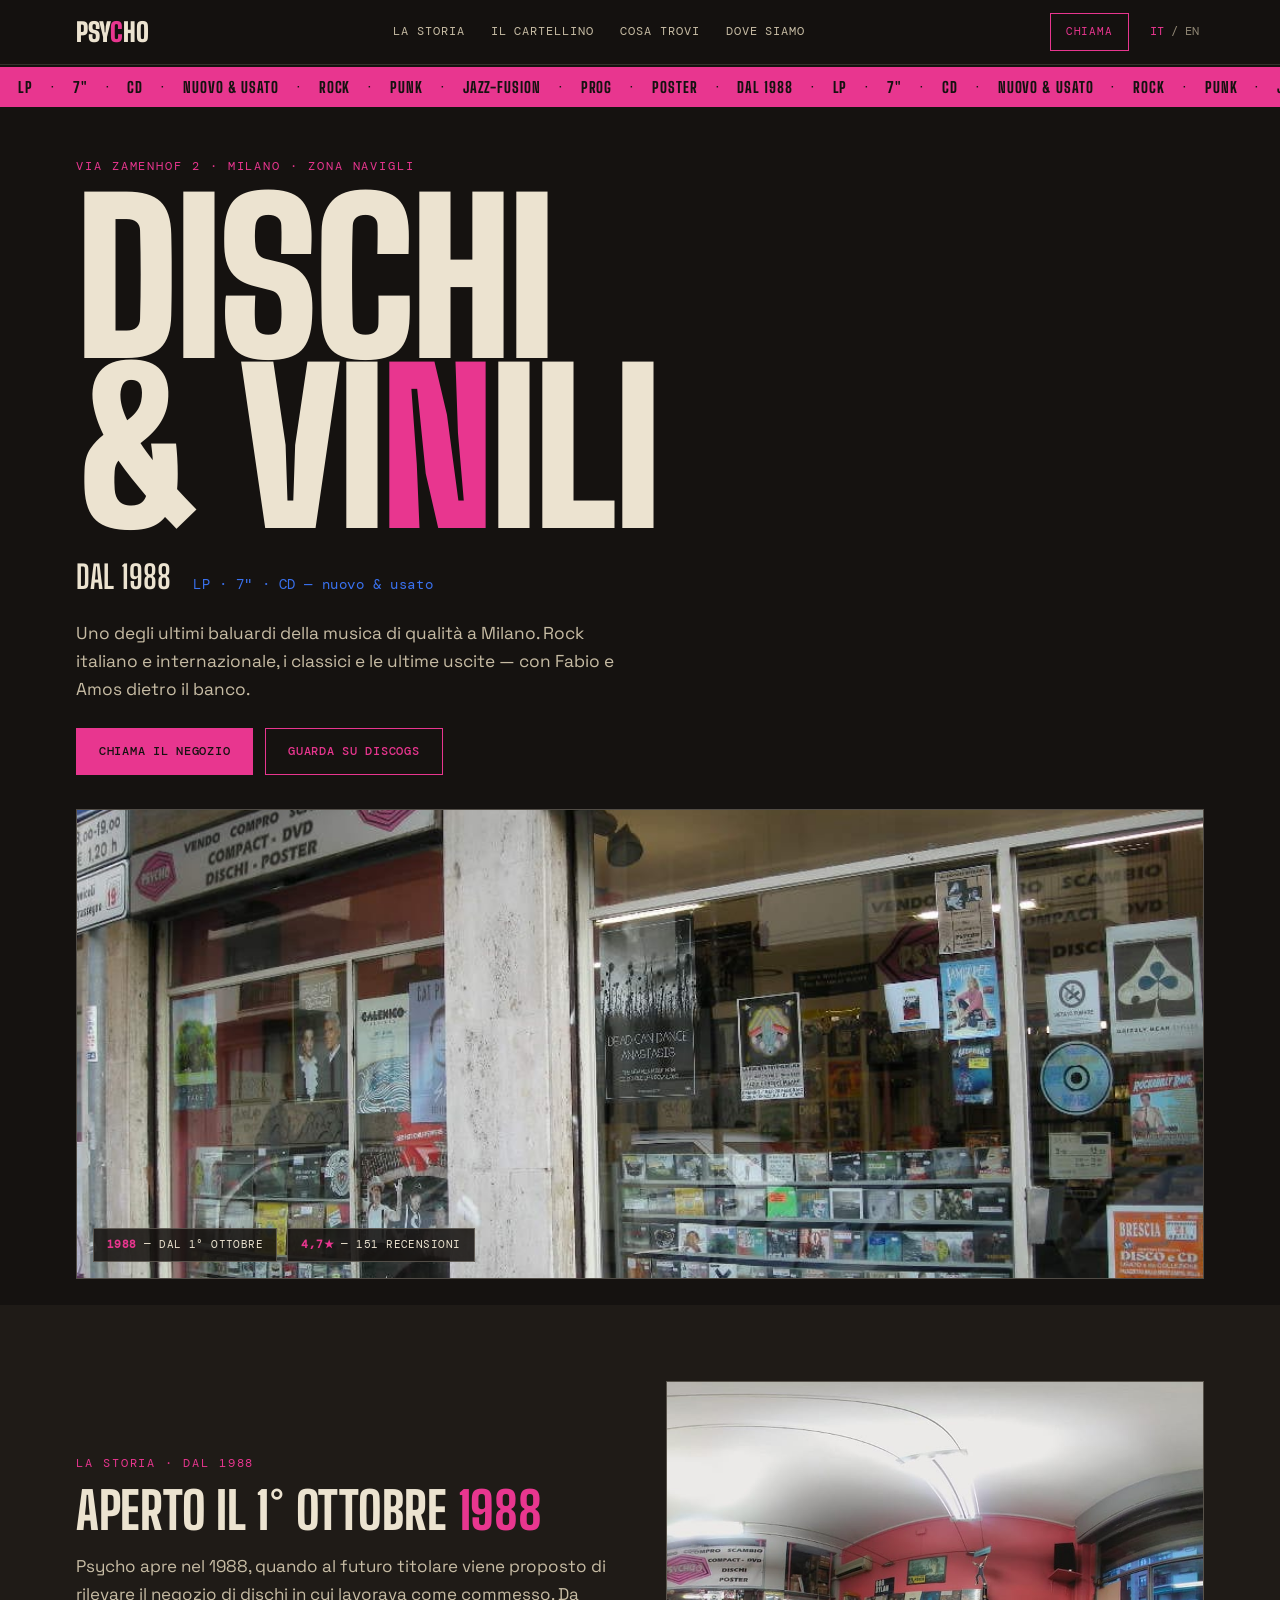
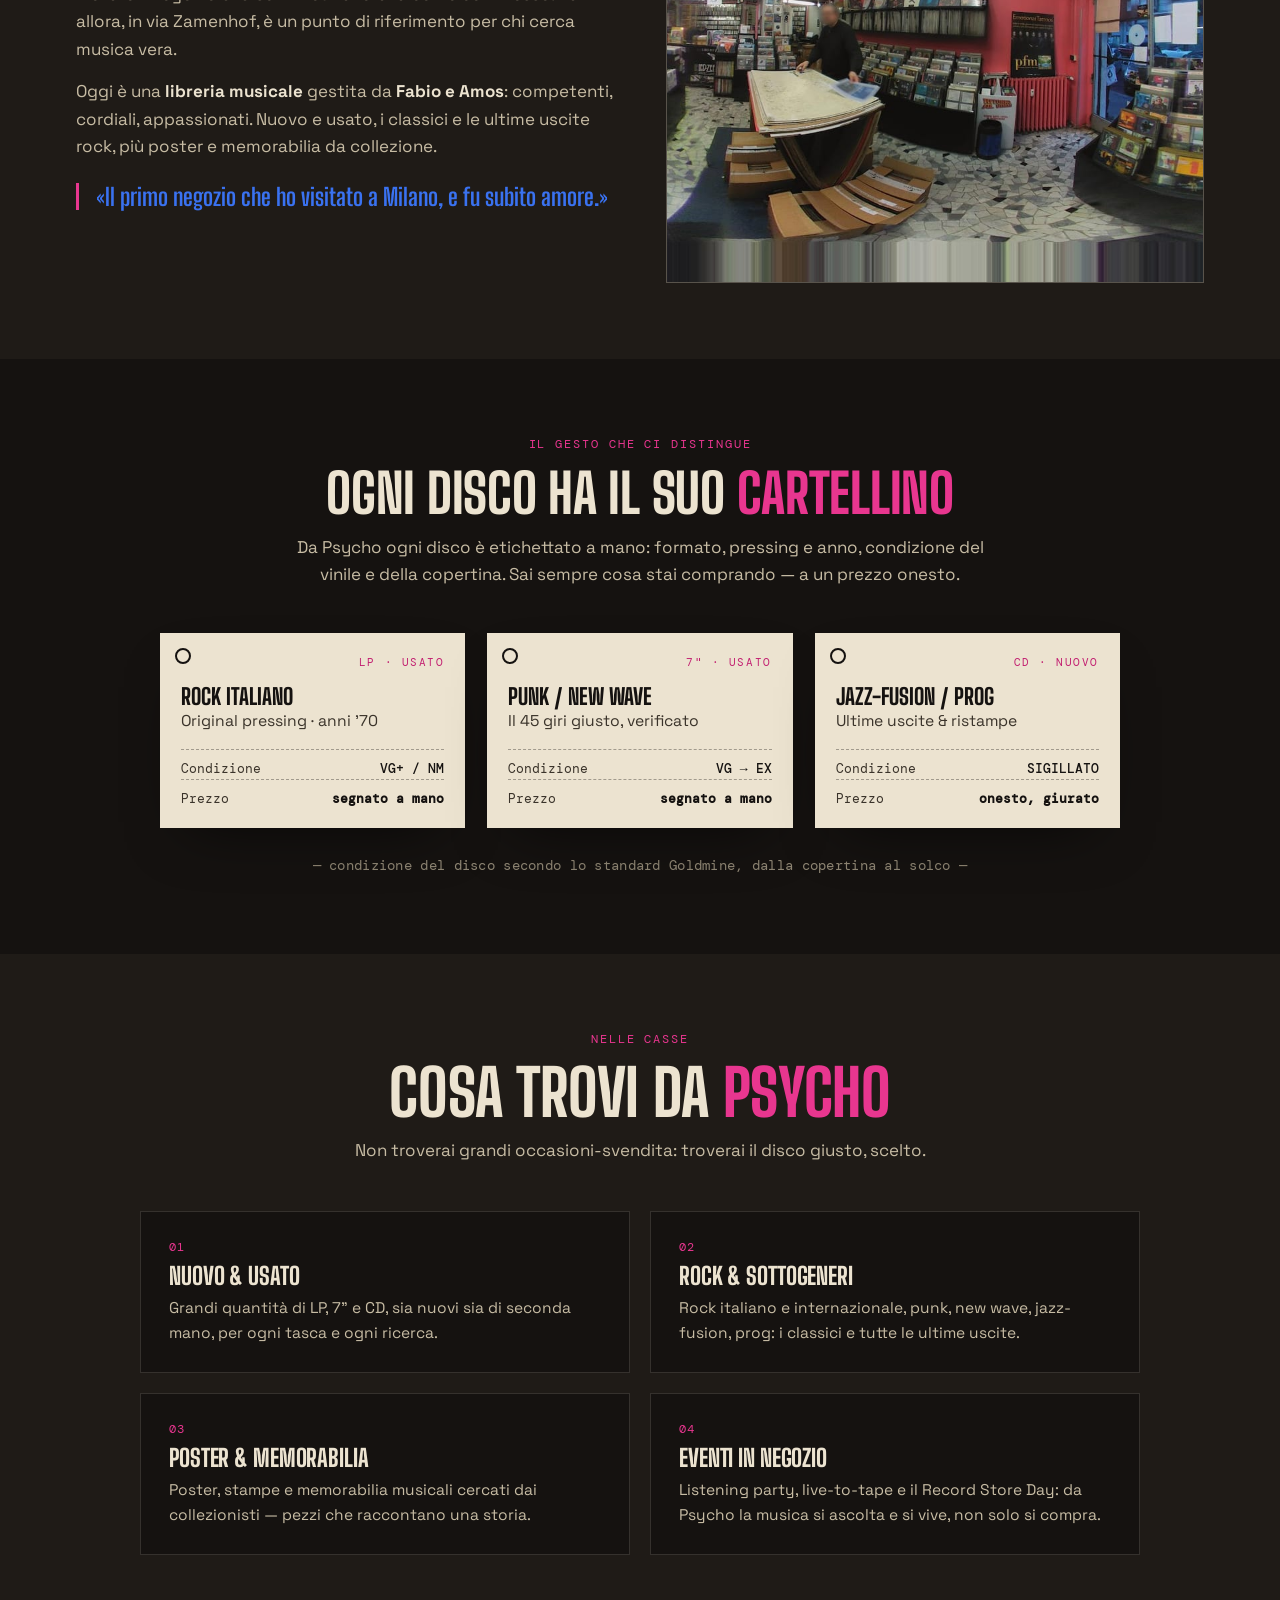
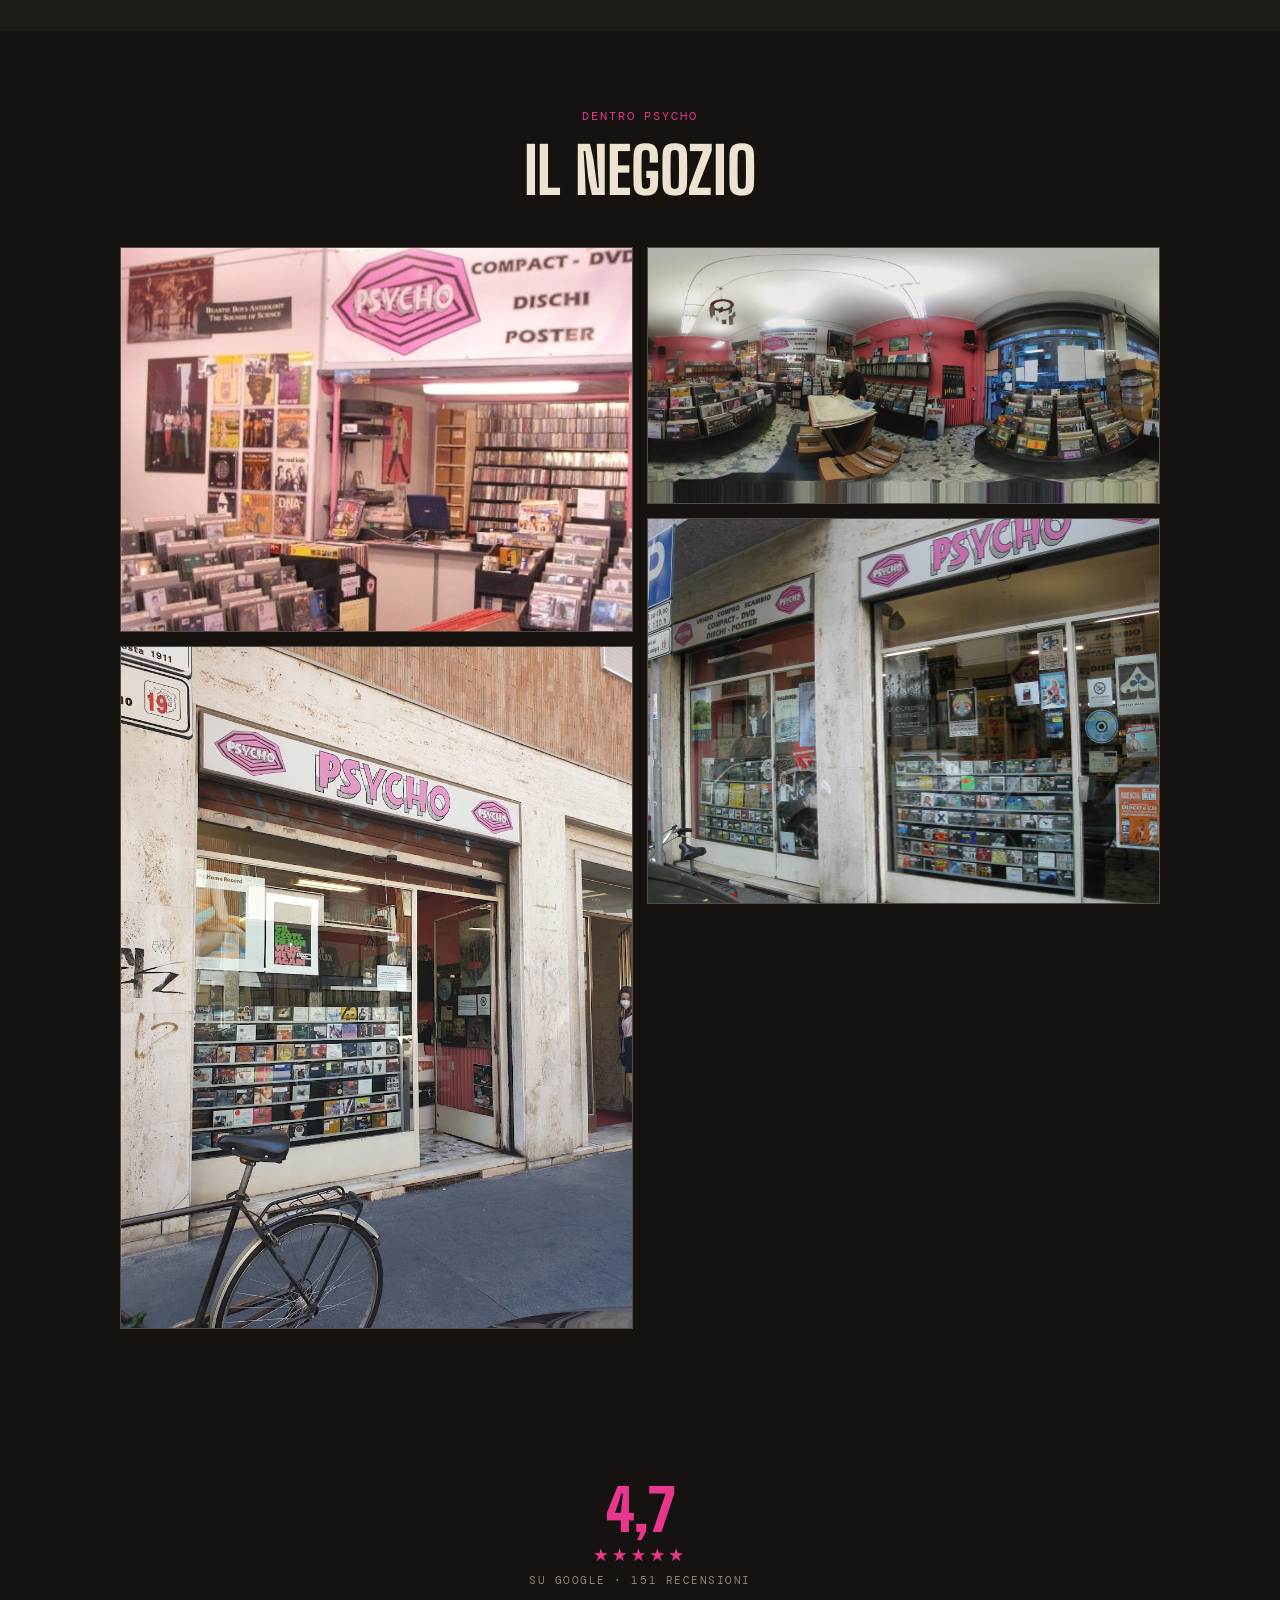
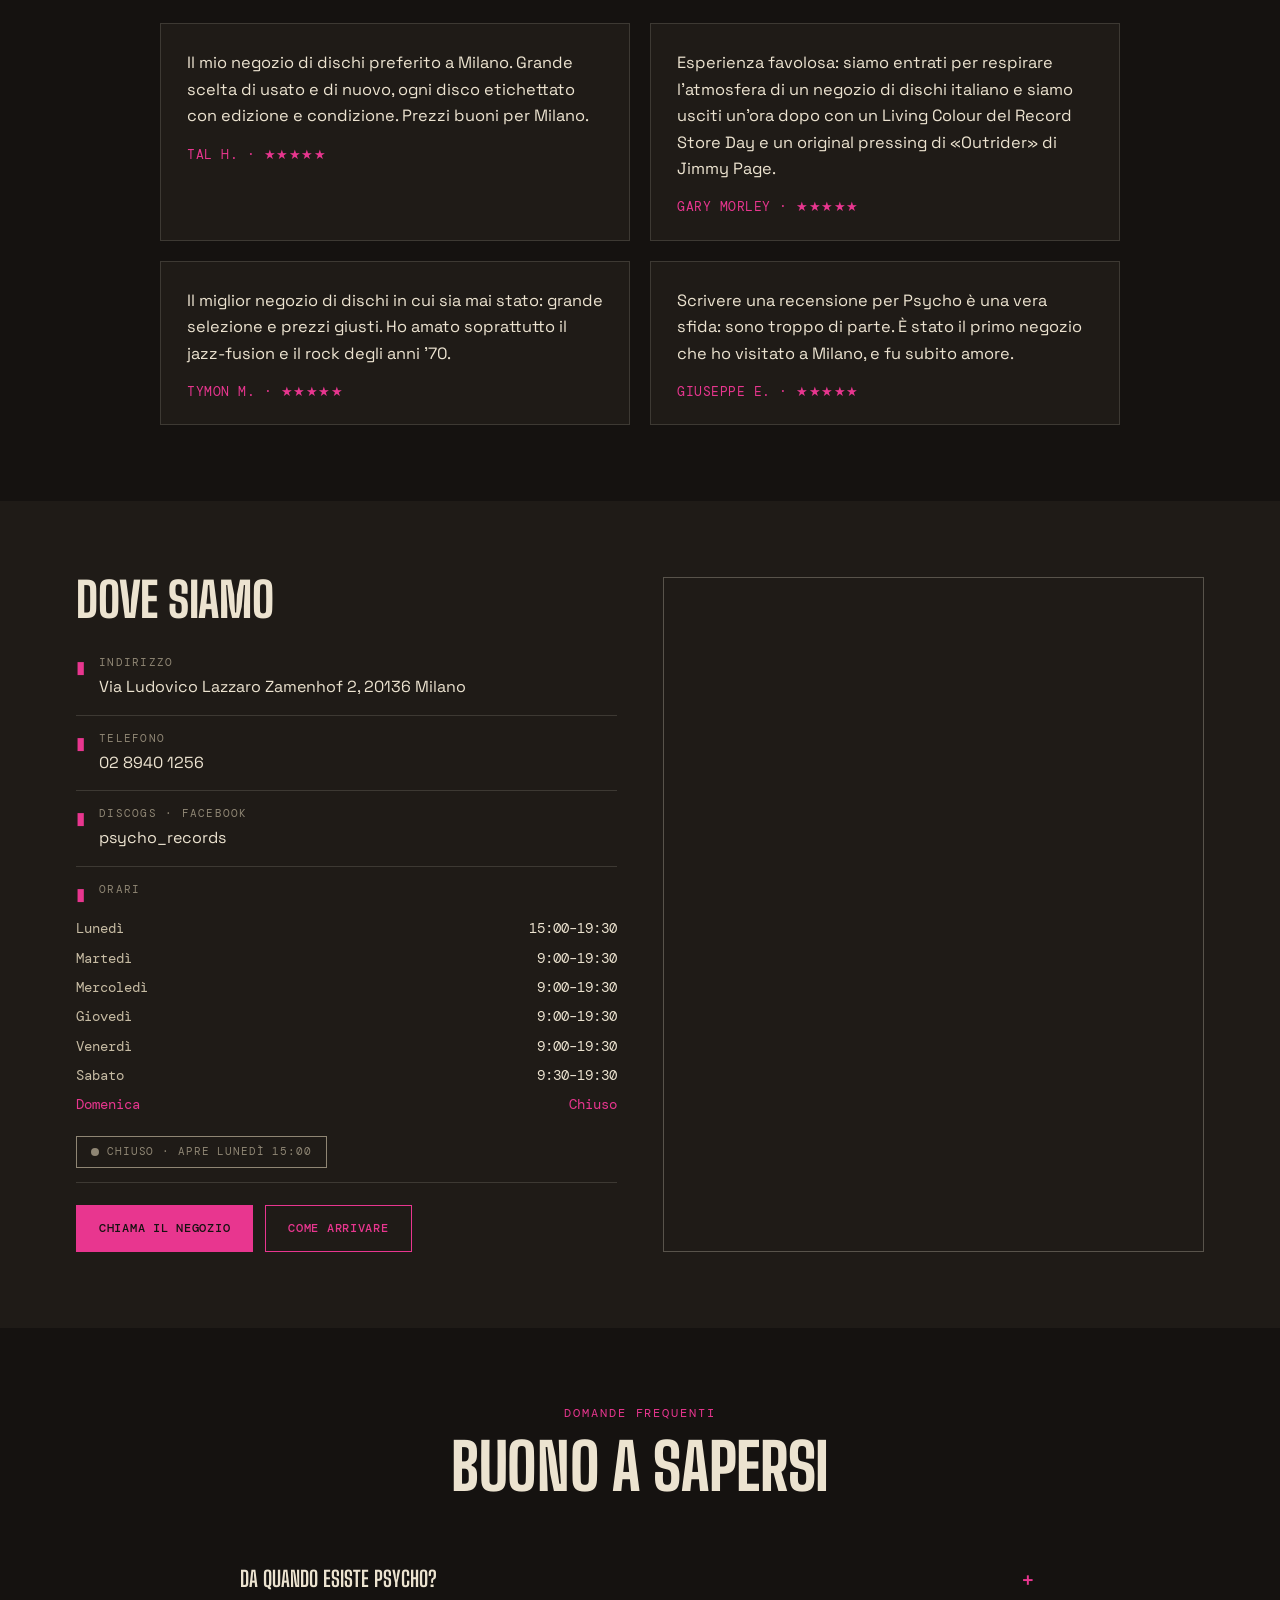
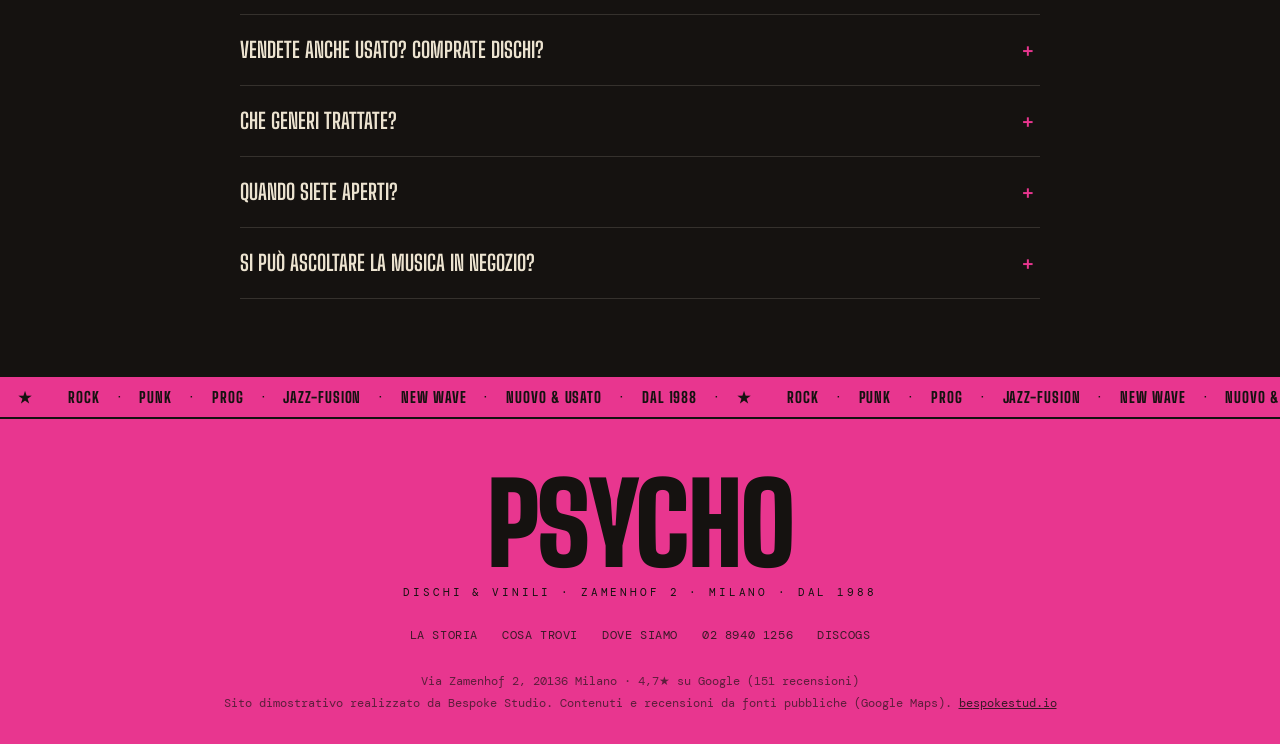
==== index.html @ e153bdd0 "Psycho — dischi & vinili dal 1988 Co-Authored-By: Claude Opus 4.8 <noreply@anthropic.com>" ====
<!DOCTYPE html>
<html lang="it">
<head>
<meta charset="UTF-8">
<meta name="viewport" content="width=device-width, initial-scale=1.0">
<title>Psycho — dischi & vinili dal 1988 · Milano</title>
<meta name="description" content="Psycho, negozio di dischi a Milano dal 1988, in via Zamenhof (zona Navigli/Ticinese). LP, 7\" e CD nuovi e usati: rock italiano e internazionale, poster e memorabilia. Ogni disco etichettato con pressing e condizione.">
<link rel="preconnect" href="https://fonts.googleapis.com">
<link rel="preconnect" href="https://fonts.gstatic.com" crossorigin>
<link href="https://fonts.googleapis.com/css2?family=Big+Shoulders+Display:wght@600;700;800;900&family=DM+Mono:wght@400;500&family=Space+Grotesk:wght@400;500;600;700&display=swap" rel="stylesheet">
<link rel="stylesheet" href="css/styles.css?v=1">
<link rel="icon" href="data:image/svg+xml,<svg xmlns='http://www.w3.org/2000/svg' viewBox='0 0 100 100'><rect width='100' height='100' fill='%23151210'/><circle cx='50' cy='50' r='30' fill='none' stroke='%23E8368F' stroke-width='6'/><circle cx='50' cy='50' r='7' fill='%23ECE3D0'/></svg>">
</head>
<body>

<!-- intro -->
<div id="intro">
  <div class="i-name">PSY<em>C</em>HO</div>
  <div class="i-sub">dischi & vinili · dal 1988</div>
</div>

<!-- header -->
<header>
  <nav class="nav wrap">
    <a class="brand" href="#hero">PSY<em>C</em>HO</a>
    <div class="nav-links" id="navlinks">
      <a href="#storia" data-i18n="nav.storia">La storia</a>
      <a href="#cartellino" data-i18n="nav.cart">Il cartellino</a>
      <a href="#crate" data-i18n="nav.crate">Cosa trovi</a>
      <a href="#dove" data-i18n="nav.dove">Dove siamo</a>
    </div>
    <div style="display:flex;align-items:center;gap:16px">
      <a class="nav-cta" href="tel:+390289401256" data-i18n="nav.cta">Chiama</a>
      <div class="lang"><button data-lang="it" class="on">IT</button><span>/</span><button data-lang="en">EN</button></div>
      <button class="burger" id="burger" aria-label="Menu"><span></span><span></span><span></span></button>
    </div>
  </nav>
</header>

<!-- ticker -->
<div class="ticker" aria-hidden="true"><div class="ticker__in"><span>LP</span>·<span>7"</span>·<span>CD</span>·<span>NUOVO & USATO</span>·<span>ROCK</span>·<span>PUNK</span>·<span>JAZZ-FUSION</span>·<span>PROG</span>·<span>POSTER</span>·<span>DAL 1988</span>·<span>LP</span>·<span>7"</span>·<span>CD</span>·<span>NUOVO & USATO</span>·<span>ROCK</span>·<span>PUNK</span>·<span>JAZZ-FUSION</span>·<span>PROG</span>·<span>POSTER</span>·<span>DAL 1988</span>·</div></div>

<main>

<!-- HERO -->
<section id="hero">
  <div class="wrap">
    <div class="hero-kick kick" data-i18n="hero.kick">Via Zamenhof 2 · Milano · zona Navigli</div>
    <h1>DISCHI<br>& VI<em>N</em>ILI</h1>
    <div class="hero-sub">
      <span class="big" data-i18n="hero.big">Dal 1988</span>
      <span class="mono" data-i18n="hero.mono">LP · 7" · CD — nuovo & usato</span>
    </div>
    <p class="hero-lead" data-i18n="hero.lead">Uno degli ultimi baluardi della musica di qualità a Milano. Rock italiano e internazionale, i classici e le ultime uscite — con Fabio e Amos dietro il banco.</p>
    <div class="hero-cta">
      <a class="btn btn-solid" href="tel:+390289401256" data-i18n="hero.cta1">Chiama il negozio</a>
      <a class="btn btn-ghost" href="https://www.discogs.com/user/psycho_records" target="_blank" rel="noopener" data-i18n="hero.cta2">Guarda su Discogs</a>
    </div>
    <div class="hero-photo reveal">
      <img src="img/facciata.jpg" alt="La vetrina di Psycho, piena di dischi, in via Zamenhof" loading="eager">
      <div class="pills">
        <span class="pill"><b>1988</b> — <span data-i18n="hero.p1">dal 1° ottobre</span></span>
        <span class="pill"><b>4,7★</b> — <span data-i18n="hero.p2">151 recensioni</span></span>
      </div>
    </div>
  </div>
</section>

<!-- STORIA -->
<section id="storia">
  <div class="wrap storia-grid">
    <div class="storia-copy reveal">
      <span class="kick" data-i18n="storia.kick">La storia · dal 1988</span>
      <h2 data-i18n="storia.h2">Aperto il 1° ottobre <em>1988</em></h2>
      <p data-i18n="storia.p1">Psycho apre nel 1988, quando al futuro titolare viene proposto di rilevare il negozio di dischi in cui lavorava come commesso. Da allora, in via Zamenhof, è un punto di riferimento per chi cerca musica vera.</p>
      <p data-i18n="storia.p2">Oggi è una <b>libreria musicale</b> gestita da <b>Fabio e Amos</b>: competenti, cordiali, appassionati. Nuovo e usato, i classici e le ultime uscite rock, più poster e memorabilia da collezione.</p>
      <p class="quote" data-i18n="storia.quote">«Il primo negozio che ho visitato a Milano, e fu subito amore.»</p>
    </div>
    <figure class="storia-photo reveal">
      <img src="img/interno.jpg" alt="L'interno di Psycho, con le pareti rosa e le casse di dischi">
    </figure>
  </div>
</section>

<!-- CARTELLINO (signature) -->
<section id="cartellino">
  <div class="wrap">
    <div class="cart-head reveal">
      <span class="kick" data-i18n="cart.kick">Il gesto che ci distingue</span>
      <h2 data-i18n="cart.h2">Ogni disco ha il suo <em>cartellino</em></h2>
      <p data-i18n="cart.sub">Da Psycho ogni disco è etichettato a mano: formato, pressing e anno, condizione del vinile e della copertina. Sai sempre cosa stai comprando — a un prezzo onesto.</p>
    </div>
    <div class="tags reveal">
      <div class="tag">
        <div class="fmt">LP · USATO</div>
        <div class="art" data-i18n="cart.t1a">Rock italiano</div>
        <div class="ttl" data-i18n="cart.t1t">Original pressing · anni '70</div>
        <div class="row"><span data-i18n="cart.cond">Condizione</span><b class="cond">VG+ / NM</b></div>
        <div class="row"><span data-i18n="cart.price">Prezzo</span><b data-i18n="cart.hand">segnato a mano</b></div>
      </div>
      <div class="tag">
        <div class="fmt">7" · USATO</div>
        <div class="art" data-i18n="cart.t2a">Punk / New wave</div>
        <div class="ttl" data-i18n="cart.t2t">Il 45 giri giusto, verificato</div>
        <div class="row"><span data-i18n="cart.cond">Condizione</span><b class="cond">VG → EX</b></div>
        <div class="row"><span data-i18n="cart.price">Prezzo</span><b data-i18n="cart.hand">segnato a mano</b></div>
      </div>
      <div class="tag">
        <div class="fmt">CD · NUOVO</div>
        <div class="art" data-i18n="cart.t3a">Jazz-fusion / Prog</div>
        <div class="ttl" data-i18n="cart.t3t">Ultime uscite & ristampe</div>
        <div class="row"><span data-i18n="cart.cond">Condizione</span><b class="cond">SIGILLATO</b></div>
        <div class="row"><span data-i18n="cart.price">Prezzo</span><b data-i18n="cart.hand">onesto, giurato</b></div>
      </div>
    </div>
    <p class="cart-note" data-i18n="cart.note">— condizione del disco secondo lo standard Goldmine, dalla copertina al solco —</p>
  </div>
</section>

<!-- CRATE (cosa trovi) -->
<section id="crate">
  <div class="wrap">
    <div class="sec-head reveal">
      <span class="kick" data-i18n="crate.kick">Nelle casse</span>
      <h2 data-i18n="crate.h2">Cosa trovi da <em>Psycho</em></h2>
      <p data-i18n="crate.sub">Non troverai grandi occasioni-svendita: troverai il disco giusto, scelto.</p>
    </div>
    <div class="crate-grid">
      <div class="crate-card reveal"><div class="n">01</div><h3 data-i18n="crate.c1h">Nuovo & usato</h3><p data-i18n="crate.c1p">Grandi quantità di LP, 7" e CD, sia nuovi sia di seconda mano, per ogni tasca e ogni ricerca.</p></div>
      <div class="crate-card reveal"><div class="n">02</div><h3 data-i18n="crate.c2h">Rock & sottogeneri</h3><p data-i18n="crate.c2p">Rock italiano e internazionale, punk, new wave, jazz-fusion, prog: i classici e tutte le ultime uscite.</p></div>
      <div class="crate-card reveal"><div class="n">03</div><h3 data-i18n="crate.c3h">Poster & memorabilia</h3><p data-i18n="crate.c3p">Poster, stampe e memorabilia musicali cercati dai collezionisti — pezzi che raccontano una storia.</p></div>
      <div class="crate-card reveal"><div class="n">04</div><h3 data-i18n="crate.c4h">Eventi in negozio</h3><p data-i18n="crate.c4p">Listening party, live-to-tape e il Record Store Day: da Psycho la musica si ascolta e si vive, non solo si compra.</p></div>
    </div>
  </div>
</section>

<!-- GALLERY -->
<section id="gallery-sec">
  <div class="wrap">
    <div class="sec-head reveal">
      <span class="kick" data-i18n="gal.kick">Dentro Psycho</span>
      <h2 data-i18n="gal.h2">Il negozio</h2>
    </div>
    <div class="gallery reveal">
      <figure><img src="img/logo.jpg" alt="L'interno di Psycho con l'insegna e le pareti di dischi" loading="lazy"></figure>
      <figure><img src="img/vetrina.jpg" alt="La vetrina di Psycho piena di dischi" loading="lazy"></figure>
      <figure><img src="img/interno.jpg" alt="Le pareti rosa e le casse di dischi da Psycho" loading="lazy"></figure>
      <figure><img src="img/facciata.jpg" alt="La facciata di Psycho in via Zamenhof" loading="lazy"></figure>
    </div>
  </div>
</section>

<!-- RECENSIONI -->
<section id="recensioni">
  <div class="wrap">
    <div class="rev-top reveal">
      <div class="rev-score">4,7</div>
      <div class="rev-stars">★★★★★</div>
      <div class="rev-src" data-i18n="rev.src">Su Google · 151 recensioni</div>
    </div>
    <div class="rev-grid">
      <div class="rev-card reveal"><p data-i18n="rev.q1">Il mio negozio di dischi preferito a Milano. Grande scelta di usato e di nuovo, ogni disco etichettato con edizione e condizione. Prezzi buoni per Milano.</p><div class="who">Tal H. · <span class="st">★★★★★</span></div></div>
      <div class="rev-card reveal"><p data-i18n="rev.q2">Esperienza favolosa: siamo entrati per respirare l'atmosfera di un negozio di dischi italiano e siamo usciti un'ora dopo con un Living Colour del Record Store Day e un original pressing di «Outrider» di Jimmy Page.</p><div class="who">gary morley · <span class="st">★★★★★</span></div></div>
      <div class="rev-card reveal"><p data-i18n="rev.q3">Il miglior negozio di dischi in cui sia mai stato: grande selezione e prezzi giusti. Ho amato soprattutto il jazz-fusion e il rock degli anni '70.</p><div class="who">Tymon m. · <span class="st">★★★★★</span></div></div>
      <div class="rev-card reveal"><p data-i18n="rev.q4">Scrivere una recensione per Psycho è una vera sfida: sono troppo di parte. È stato il primo negozio che ho visitato a Milano, e fu subito amore.</p><div class="who">Giuseppe E. · <span class="st">★★★★★</span></div></div>
    </div>
  </div>
</section>

<!-- DOVE -->
<section id="dove">
  <div class="wrap dove-grid">
    <div class="dove-info reveal">
      <h2 data-i18n="dove.h2">Dove siamo</h2>
      <div class="info-row"><span class="ic">▮</span><div><div class="lb" data-i18n="dove.addr">Indirizzo</div>
        <a class="vl" href="https://maps.google.com/?q=Psycho+dischi+Via+Zamenhof+2+Milano" target="_blank" rel="noopener">Via Ludovico Lazzaro Zamenhof 2, 20136 Milano</a></div></div>
      <div class="info-row"><span class="ic">▮</span><div><div class="lb" data-i18n="dove.phone">Telefono</div>
        <a class="vl" href="tel:+390289401256">02 8940 1256</a></div></div>
      <div class="info-row"><span class="ic">▮</span><div><div class="lb">Discogs · Facebook</div>
        <a class="vl" href="https://www.discogs.com/user/psycho_records" target="_blank" rel="noopener">psycho_records</a></div></div>
      <div class="info-row" style="flex-direction:column;gap:6px">
        <div style="display:flex;gap:14px"><span class="ic">▮</span><div class="lb" data-i18n="dove.hours">Orari</div></div>
        <div id="hours" style="width:100%"></div>
        <div id="statusbox"></div>
      </div>
      <div class="cta-row">
        <a class="btn btn-solid" href="tel:+390289401256" data-i18n="dove.call">Chiama il negozio</a>
        <a class="btn btn-ghost" href="https://maps.google.com/?q=Psycho+dischi+Via+Zamenhof+2+Milano" target="_blank" rel="noopener" data-i18n="dove.dir">Come arrivare</a>
      </div>
    </div>
    <div class="dove-map reveal">
      <iframe title="Mappa Psycho dischi" loading="lazy" referrerpolicy="no-referrer-when-downgrade"
        src="https://www.google.com/maps?q=Psycho+dischi+Via+Zamenhof+2+Milano&output=embed"></iframe>
    </div>
  </div>
</section>

<!-- FAQ -->
<section id="faq">
  <div class="wrap">
    <div class="sec-head reveal">
      <span class="kick" data-i18n="faq.kick">Domande frequenti</span>
      <h2 data-i18n="faq.h2">Buono a sapersi</h2>
    </div>
    <div class="faq-list reveal">
      <div class="faq-item"><button class="faq-q" data-i18n="faq.q1">Da quando esiste Psycho?</button><div class="faq-a"><p data-i18n="faq.a1">Dal 1° ottobre 1988, in via Zamenhof 2. È uno dei negozi di dischi storici di Milano, gestito da Fabio e Amos.</p></div></div>
      <div class="faq-item"><button class="faq-q" data-i18n="faq.q2">Vendete anche usato? Comprate dischi?</button><div class="faq-a"><p data-i18n="faq.a2">Sì: trattiamo nuovo e usato, e facciamo vendo–compro–scambio. Ogni disco è etichettato con condizione e pressing.</p></div></div>
      <div class="faq-item"><button class="faq-q" data-i18n="faq.q3">Che generi trattate?</button><div class="faq-a"><p data-i18n="faq.a3">Soprattutto rock, italiano e internazionale, e i suoi sottogeneri: punk, new wave, jazz-fusion, prog. LP, 7" e CD, più poster e memorabilia.</p></div></div>
      <div class="faq-item"><button class="faq-q" data-i18n="faq.q4">Quando siete aperti?</button><div class="faq-a"><p data-i18n="faq.a4">Lunedì 15:00–19:30; da martedì a venerdì 09:00–19:30; sabato 09:30–19:30. Domenica chiuso.</p></div></div>
      <div class="faq-item"><button class="faq-q" data-i18n="faq.q5">Si può ascoltare la musica in negozio?</button><div class="faq-a"><p data-i18n="faq.a5">Sì: oltre alla vendita organizziamo listening party, sessioni live-to-tape ed eventi come il Record Store Day. Passa a trovarci.</p></div></div>
    </div>
  </div>
</section>

</main>

<div class="ticker" aria-hidden="true"><div class="ticker__in"><span>★</span><span>ROCK</span>·<span>PUNK</span>·<span>PROG</span>·<span>JAZZ-FUSION</span>·<span>NEW WAVE</span>·<span>NUOVO & USATO</span>·<span>DAL 1988</span>·<span>★</span><span>ROCK</span>·<span>PUNK</span>·<span>PROG</span>·<span>JAZZ-FUSION</span>·<span>NEW WAVE</span>·<span>NUOVO & USATO</span>·<span>DAL 1988</span>·</div></div>

<!-- FOOTER -->
<footer>
  <div class="f-name">PSYCHO</div>
  <div class="f-sub" data-i18n="foot.sub">dischi & vinili · Zamenhof 2 · Milano · dal 1988</div>
  <div class="f-links">
    <a href="#storia" data-i18n="nav.storia">La storia</a>
    <a href="#crate" data-i18n="nav.crate">Cosa trovi</a>
    <a href="#dove" data-i18n="nav.dove">Dove siamo</a>
    <a href="tel:+390289401256">02 8940 1256</a>
    <a href="https://www.discogs.com/user/psycho_records" target="_blank" rel="noopener">Discogs</a>
  </div>
  <div class="f-fine">
    Via Zamenhof 2, 20136 Milano · <span data-i18n="foot.rating">4,7★ su Google (151 recensioni)</span><br>
    <span data-i18n="foot.demo">Sito dimostrativo realizzato da Bespoke Studio. Contenuti e recensioni da fonti pubbliche (Google Maps).</span>
    <a href="https://bespokestud.io" target="_blank" rel="noopener">bespokestud.io</a>
  </div>
</footer>

<div class="actionbar">
  <a class="a-call" href="tel:+390289401256"><span data-i18n="ab.call">Chiama</span><span class="a-state" id="ab-state"></span></a>
  <a class="a-map" href="https://maps.google.com/?q=Psycho+dischi+Via+Zamenhof+2+Milano" target="_blank" rel="noopener" data-i18n="ab.map">Mappa</a>
</div>

<script src="js/main.js?v=1"></script>
</body>
</html>
---- css/styles.css ----
/* ============================================================
   Psycho — dischi & vinili dal 1988 (Zamenhof, Ticinese)
   Gesto-firma: il CARTELLINO del disco (etichetta mono: pressing+
   condizione+prezzo) + estetica gig-poster DIY nera + eventi in-store
   Font: Big Shoulders Display (display) · Space Grotesk (body) · DM Mono (tag)
   ============================================================ */
:root{
  --ink:#151210; --ink-2:#1F1B17; --ink-3:#2A241E;
  --bone:#ECE3D0; --bone-2:#C7BCA4; --bone-mute:#8F8674;
  --pink:#E8368F; --pink-2:#C21F70;
  --blue:#3A72F0; --blue-2:#2A55C8;
  --line:rgba(236,227,208,.15); --line-2:rgba(236,227,208,.28);
  --shadow:0 24px 60px -30px rgba(0,0,0,.7);
  --display:'Big Shoulders Display',Impact,sans-serif;
  --body:'Space Grotesk',system-ui,sans-serif;
  --mono:'DM Mono','Courier New',monospace;
  --wrap:1180px;
}
*{box-sizing:border-box;margin:0;padding:0}
html{scroll-behavior:smooth}
body{font-family:var(--body);background:var(--ink);color:var(--bone);line-height:1.62;
  -webkit-font-smoothing:antialiased;overflow-x:hidden;font-size:17px}
img{max-width:100%;display:block}
a{color:inherit;text-decoration:none}
h1,h2,h3{font-family:var(--display);font-weight:800;line-height:.94;letter-spacing:-.005em;text-transform:uppercase}
.wrap{max-width:var(--wrap);margin:0 auto;padding:0 26px}
.reveal{opacity:0;transform:translateY(22px);transition:opacity .9s ease,transform .9s ease}
.reveal.in{opacity:1;transform:none}
@media (prefers-reduced-motion:reduce){.reveal{opacity:1;transform:none;transition:none}}

.kick{font-family:var(--mono);font-size:12px;letter-spacing:.16em;text-transform:uppercase;color:var(--pink)}

/* ticker / marquee bar */
.ticker{background:var(--pink);color:var(--ink);overflow:hidden;white-space:nowrap;border-top:2px solid var(--ink);border-bottom:2px solid var(--ink)}
.ticker__in{display:inline-block;padding:8px 0;font-family:var(--display);font-weight:800;font-size:15px;letter-spacing:.06em;text-transform:uppercase;animation:tick 26s linear infinite}
.ticker__in span{padding:0 18px}
@keyframes tick{from{transform:translateX(0)}to{transform:translateX(-50%)}}
@media (prefers-reduced-motion:reduce){.ticker__in{animation:none}}

/* ---------- intro ---------- */
#intro{position:fixed;inset:0;z-index:200;background:var(--ink);
  display:flex;flex-direction:column;align-items:center;justify-content:center;gap:10px;
  transition:opacity .8s ease,visibility .8s}
#intro.gone{opacity:0;visibility:hidden}
#intro .i-name{font-family:var(--display);font-weight:900;font-size:19vw;color:var(--bone);line-height:.8;letter-spacing:-.02em}
#intro .i-name em{font-style:normal;color:var(--pink)}
#intro .i-sub{font-family:var(--mono);font-size:12px;letter-spacing:.34em;text-transform:uppercase;color:var(--bone-mute)}

/* ---------- header ---------- */
header{position:sticky;top:0;z-index:100;background:rgba(21,18,16,.92);backdrop-filter:blur(9px);border-bottom:1px solid var(--line)}
.nav{display:flex;align-items:center;justify-content:space-between;height:64px}
.brand{font-family:var(--display);font-weight:900;font-size:26px;letter-spacing:-.01em;color:var(--bone)}
.brand em{font-style:normal;color:var(--pink)}
.nav-links{display:flex;gap:26px}
.nav-links a{font-family:var(--mono);font-size:12px;letter-spacing:.08em;text-transform:uppercase;color:var(--bone-2);transition:color .25s}
.nav-links a:hover{color:var(--pink)}
.nav-cta{font-family:var(--mono);font-size:11px;letter-spacing:.08em;text-transform:uppercase;border:1px solid var(--pink);color:var(--pink);padding:9px 15px;transition:.25s}
.nav-cta:hover{background:var(--pink);color:var(--ink)}
.lang{display:flex;gap:2px;align-items:center;font-family:var(--mono);font-size:12px;color:var(--bone-mute)}
.lang button{background:none;border:none;font:inherit;color:var(--bone-mute);cursor:pointer;padding:3px 5px}
.lang button.on{color:var(--pink)}
.burger{display:none;background:none;border:none;cursor:pointer;flex-direction:column;gap:5px;padding:6px}
.burger span{width:24px;height:2px;background:var(--pink);display:block}

/* ---------- HERO ---------- */
#hero{padding:48px 0 26px}
.hero-kick{margin-bottom:16px}
#hero h1{font-family:var(--display);font-weight:900;font-size:clamp(4rem,17vw,13rem);color:var(--bone);line-height:.82;letter-spacing:-.02em}
#hero h1 em{font-style:normal;color:var(--pink)}
.hero-sub{display:flex;flex-wrap:wrap;gap:10px 22px;align-items:baseline;margin-top:18px}
.hero-sub .big{font-family:var(--display);font-weight:700;font-size:clamp(1.3rem,3vw,2rem);text-transform:uppercase;color:var(--bone)}
.hero-sub .mono{font-family:var(--mono);font-size:.9rem;color:var(--blue);letter-spacing:.04em}
.hero-lead{margin:16px 0 0;color:var(--bone-2);font-size:1.08rem;max-width:52ch}
.hero-cta{display:flex;gap:12px;margin-top:24px;flex-wrap:wrap}
.hero-photo{margin-top:34px;position:relative;border:1px solid var(--line-2);overflow:hidden}
.hero-photo img{width:100%;height:clamp(320px,52vh,520px);object-fit:cover}
.hero-photo .pills{position:absolute;left:16px;bottom:16px;display:flex;gap:10px;flex-wrap:wrap}
.pill{font-family:var(--mono);font-size:11px;letter-spacing:.04em;text-transform:uppercase;background:rgba(21,18,16,.86);border:1px solid var(--line-2);padding:7px 13px;color:var(--bone)}
.pill b{color:var(--pink)}

.btn{font-family:var(--mono);font-weight:500;font-size:12px;letter-spacing:.06em;text-transform:uppercase;padding:13px 22px;transition:.25s;cursor:pointer;border:1px solid var(--pink)}
.btn-solid{background:var(--pink);color:var(--ink)}.btn-solid:hover{background:var(--pink-2);border-color:var(--pink-2);color:var(--bone)}
.btn-ghost{color:var(--pink);background:transparent}.btn-ghost:hover{background:var(--pink);color:var(--ink)}

/* ---------- section base ---------- */
section{padding:76px 0}
.sec-head{max-width:760px;margin:0 auto 46px;text-align:center}
.sec-head .kick{display:block;margin-bottom:14px}
.sec-head h2{font-size:clamp(2.2rem,5.5vw,4rem);color:var(--bone)}
.sec-head h2 em{font-style:normal;color:var(--pink)}
.sec-head p{margin-top:14px;color:var(--bone-2)}

/* ---------- STORIA ---------- */
#storia{background:var(--ink-2)}
.storia-grid{display:grid;grid-template-columns:1fr 1fr;gap:52px;align-items:center}
.storia-copy .kick{display:block;margin-bottom:14px}
.storia-copy h2{font-size:clamp(2rem,4.4vw,3.2rem);color:var(--bone);margin-bottom:18px}
.storia-copy h2 em{font-style:normal;color:var(--pink)}
.storia-copy p{margin-bottom:15px;color:var(--bone-2)}
.storia-copy p b{color:var(--bone)}
.storia-copy .quote{font-family:var(--display);font-weight:700;font-size:1.5rem;line-height:1.15;color:var(--blue);text-transform:none;margin:22px 0 0;border-left:3px solid var(--pink);padding-left:18px}
.storia-photo{position:relative;border:1px solid var(--line-2);overflow:hidden}
.storia-photo img{width:100%;height:500px;object-fit:cover}

/* ---------- CARTELLINO (signature) ---------- */
#cartellino{background:var(--ink)}
.cart-head{text-align:center;max-width:720px;margin:0 auto 44px}
.cart-head .kick{display:block;margin-bottom:14px}
.cart-head h2{font-size:clamp(2rem,4.6vw,3.4rem);color:var(--bone)}
.cart-head h2 em{font-style:normal;color:var(--pink)}
.cart-head p{margin-top:14px;color:var(--bone-2)}
.tags{display:grid;grid-template-columns:repeat(3,1fr);gap:22px;max-width:960px;margin:0 auto}
.tag{background:var(--bone);color:var(--ink);padding:20px 20px 18px;position:relative;box-shadow:var(--shadow);border:1px solid #0000}
.tag::before{content:"";position:absolute;top:14px;left:14px;width:12px;height:12px;border-radius:50%;border:2px solid var(--ink);background:var(--bone)}
.tag .fmt{font-family:var(--mono);font-size:11px;letter-spacing:.14em;text-transform:uppercase;color:var(--pink-2);text-align:right}
.tag .art{font-family:var(--display);font-weight:800;font-size:1.4rem;line-height:.98;text-transform:uppercase;margin:14px 0 2px;color:var(--ink)}
.tag .ttl{font-family:var(--body);font-size:.98rem;color:#3a332a;margin-bottom:14px}
.tag .row{display:flex;justify-content:space-between;font-family:var(--mono);font-size:.82rem;border-top:1px dashed rgba(21,18,16,.35);padding-top:8px;color:#3a332a}
.tag .row b{color:var(--ink)}
.tag .cond{color:var(--blue-2);font-weight:500}
.cart-note{text-align:center;font-family:var(--mono);font-size:.9rem;color:var(--bone-mute);margin-top:26px;letter-spacing:.02em}

/* ---------- IN CRATE (cosa trovi) ---------- */
#crate{background:var(--ink-2)}
.crate-grid{display:grid;grid-template-columns:repeat(2,1fr);gap:20px;max-width:1000px;margin:0 auto}
.crate-card{border:1px solid var(--line);padding:26px 28px;background:var(--ink);transition:.25s}
.crate-card:hover{border-color:var(--pink)}
.crate-card .n{font-family:var(--mono);font-size:12px;color:var(--pink);letter-spacing:.1em}
.crate-card h3{font-size:1.5rem;color:var(--bone);margin:8px 0 8px;text-transform:uppercase}
.crate-card p{color:var(--bone-2);font-size:.97rem}

/* ---------- GALLERY ---------- */
.gallery{columns:2;column-gap:14px;max-width:1040px;margin:0 auto}
.gallery figure{break-inside:avoid;margin:0 0 14px;overflow:hidden;border:1px solid var(--line-2)}
.gallery img{width:100%;transition:transform .7s ease}
.gallery figure:hover img{transform:scale(1.05)}

/* ---------- RECENSIONI ---------- */
#recensioni{background:var(--ink)}
.rev-top{text-align:center;margin-bottom:34px}
.rev-score{font-family:var(--display);font-weight:900;font-size:3.6rem;color:var(--pink);line-height:1}
.rev-stars{color:var(--pink);letter-spacing:3px;font-size:1.1rem;margin:2px 0}
.rev-src{font-family:var(--mono);font-size:11px;letter-spacing:.14em;text-transform:uppercase;color:var(--bone-mute)}
.rev-grid{display:grid;grid-template-columns:repeat(2,1fr);gap:20px;max-width:960px;margin:0 auto}
.rev-card{background:var(--ink-2);border:1px solid var(--line);padding:26px 26px 22px}
.rev-card p{color:var(--bone);font-size:1.02rem;margin:0 0 14px}
.rev-card .who{font-family:var(--mono);font-size:.82rem;color:var(--pink);letter-spacing:.04em;text-transform:uppercase}
.rev-card .st{color:var(--pink)}

/* ---------- DOVE ---------- */
#dove{background:var(--ink-2)}
.dove-grid{display:grid;grid-template-columns:1fr 1fr;gap:46px;align-items:stretch}
.dove-info h2{color:var(--bone);font-size:clamp(2rem,4vw,3rem);margin-bottom:18px}
.info-row{display:flex;gap:14px;padding:14px 0;border-bottom:1px solid var(--line)}
.info-row .ic{color:var(--pink);flex:0 0 auto;font-family:var(--mono)}
.info-row .lb{font-family:var(--mono);font-size:10.5px;letter-spacing:.12em;text-transform:uppercase;color:var(--bone-mute);margin-bottom:2px}
.info-row .vl{color:var(--bone);font-size:1rem}
.info-row a.vl:hover{color:var(--pink)}
.hours-line{display:flex;justify-content:space-between;gap:12px;font-family:var(--mono);font-size:.9rem;padding:3px 0}
.hours-line.today{color:var(--pink)}
.hours-line .d{color:var(--bone-2)}
.hours-line.today .d{color:var(--pink)}
.status{display:inline-flex;align-items:center;gap:8px;font-family:var(--mono);font-size:11px;letter-spacing:.08em;text-transform:uppercase;margin-top:10px;padding:6px 14px;border:1px solid}
.status .dot{width:8px;height:8px;border-radius:50%}
.status.open{border-color:var(--pink);color:var(--pink)}.status.open .dot{background:var(--pink)}
.status.closed{border-color:var(--bone-mute);color:var(--bone-mute)}.status.closed .dot{background:var(--bone-mute)}
.dove-map{border:1px solid var(--line-2);overflow:hidden;min-height:420px}
.dove-map iframe{width:100%;height:100%;min-height:420px;border:0;filter:grayscale(.3) contrast(1.05)}
.cta-row{display:flex;flex-wrap:wrap;gap:12px;margin-top:22px}

/* ---------- FAQ ---------- */
#faq{background:var(--ink)}
.faq-list{max-width:800px;margin:0 auto}
.faq-item{border-bottom:1px solid var(--line)}
.faq-q{width:100%;text-align:left;background:none;border:none;cursor:pointer;font-family:var(--display);font-weight:700;font-size:1.35rem;text-transform:uppercase;color:var(--bone);padding:22px 40px 22px 0;position:relative}
.faq-q::after{content:"+";position:absolute;right:6px;top:50%;transform:translateY(-50%);color:var(--pink);font-size:1.5rem}
.faq-item.open .faq-q::after{content:"–"}
.faq-a{max-height:0;overflow:hidden;transition:max-height .4s ease}
.faq-a p{padding:0 0 22px;color:var(--bone-2)}

/* ---------- FOOTER ---------- */
footer{background:var(--pink);color:var(--ink);text-align:center;padding:58px 0 30px}
footer .f-name{font-family:var(--display);font-weight:900;font-size:clamp(3rem,10vw,7rem);line-height:.85;letter-spacing:-.02em}
footer .f-sub{font-family:var(--mono);font-size:11px;letter-spacing:.26em;text-transform:uppercase;color:var(--ink);margin:12px 0 24px}
footer .f-links{display:flex;gap:24px;justify-content:center;flex-wrap:wrap;font-family:var(--mono);font-size:12px;letter-spacing:.05em;text-transform:uppercase}
footer .f-links a{color:rgba(21,18,16,.82);transition:.25s}
footer .f-links a:hover{color:var(--bone)}
footer .f-fine{margin-top:26px;font-family:var(--mono);font-size:.78rem;color:rgba(21,18,16,.66);line-height:1.7}
footer .f-fine a{color:rgba(21,18,16,.82);text-decoration:underline}

/* ---------- action bar ---------- */
.actionbar{position:fixed;bottom:0;left:0;right:0;z-index:90;display:none;background:rgba(21,18,16,.97);backdrop-filter:blur(8px);padding:9px 14px;gap:10px;border-top:1px solid var(--pink)}
.actionbar a{flex:1;text-align:center;font-family:var(--mono);font-size:11px;letter-spacing:.05em;text-transform:uppercase;padding:11px 6px}
.actionbar .a-call{background:var(--pink);color:var(--ink)}
.actionbar .a-map{background:transparent;color:var(--bone);border:1px solid var(--line-2)}
.actionbar .a-state{font-size:9px;color:var(--pink);display:block;margin-top:2px}

/* ---------- responsive ---------- */
@media (max-width:900px){
  .nav-links,.nav-cta{display:none}
  .burger{display:flex}
  .nav-links.show{display:flex;position:absolute;top:64px;left:0;right:0;flex-direction:column;background:var(--ink);padding:20px 26px;gap:18px;border-bottom:1px solid var(--line)}
  .storia-grid,.dove-grid{grid-template-columns:1fr;gap:34px}
  .storia-photo img{height:400px}
  .tags{grid-template-columns:1fr}
  .crate-grid,.rev-grid{grid-template-columns:1fr}
  .gallery{columns:1}
  .actionbar{display:flex}
  body{padding-bottom:66px}
}
@media (max-width:560px){ section{padding:54px 0} #intro .i-name{font-size:28vw} }
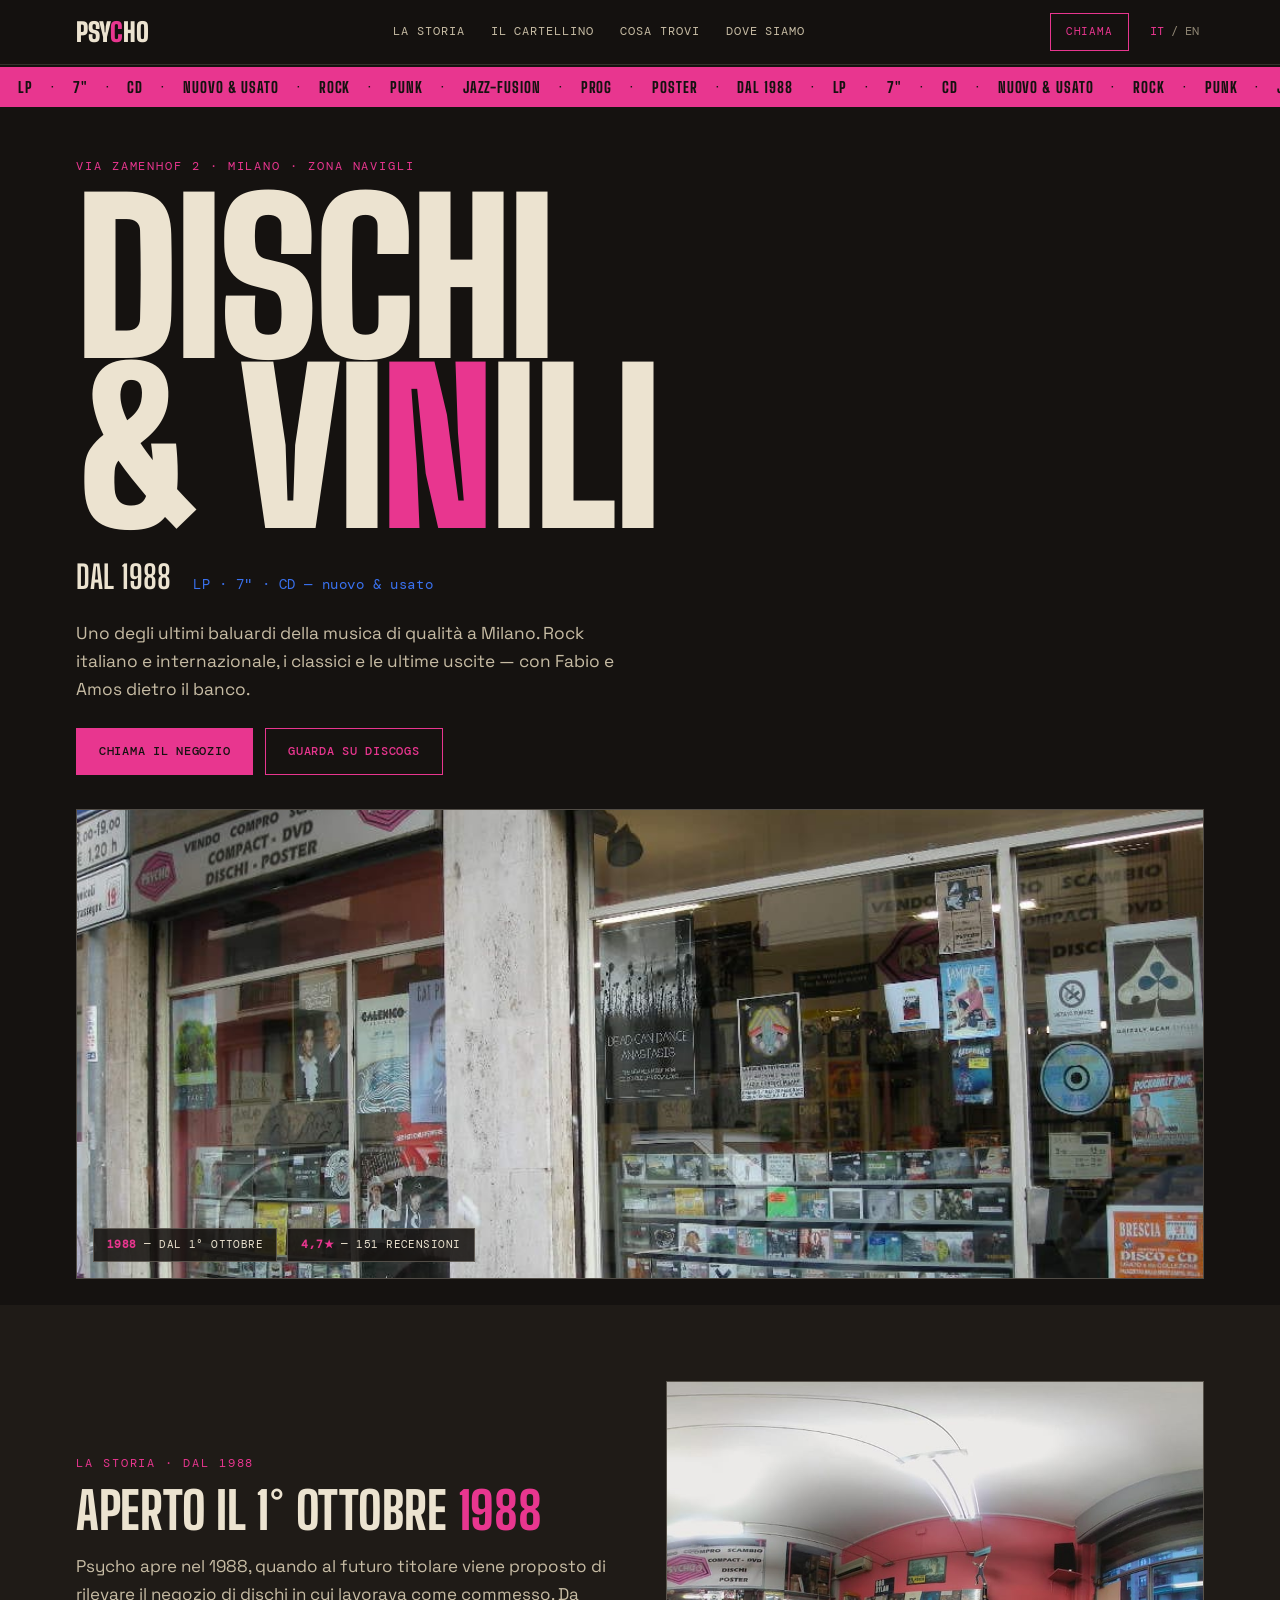
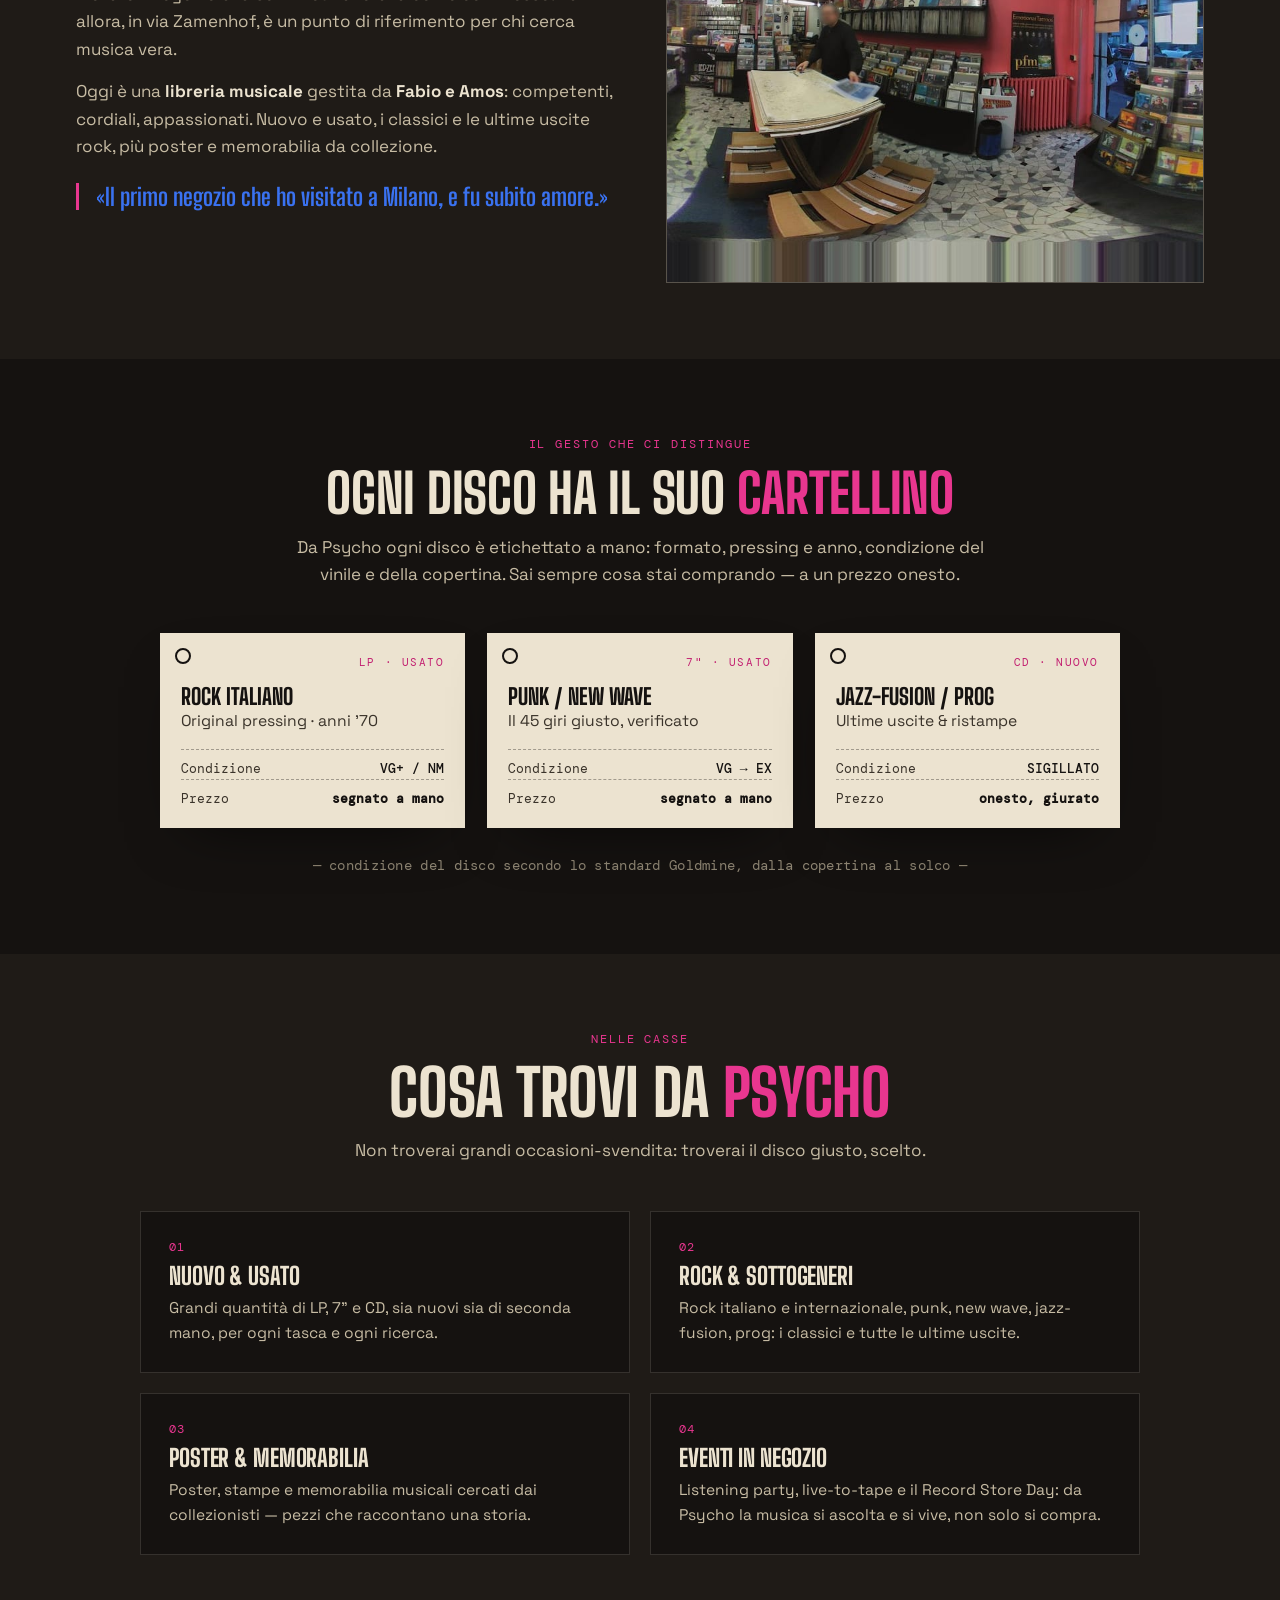
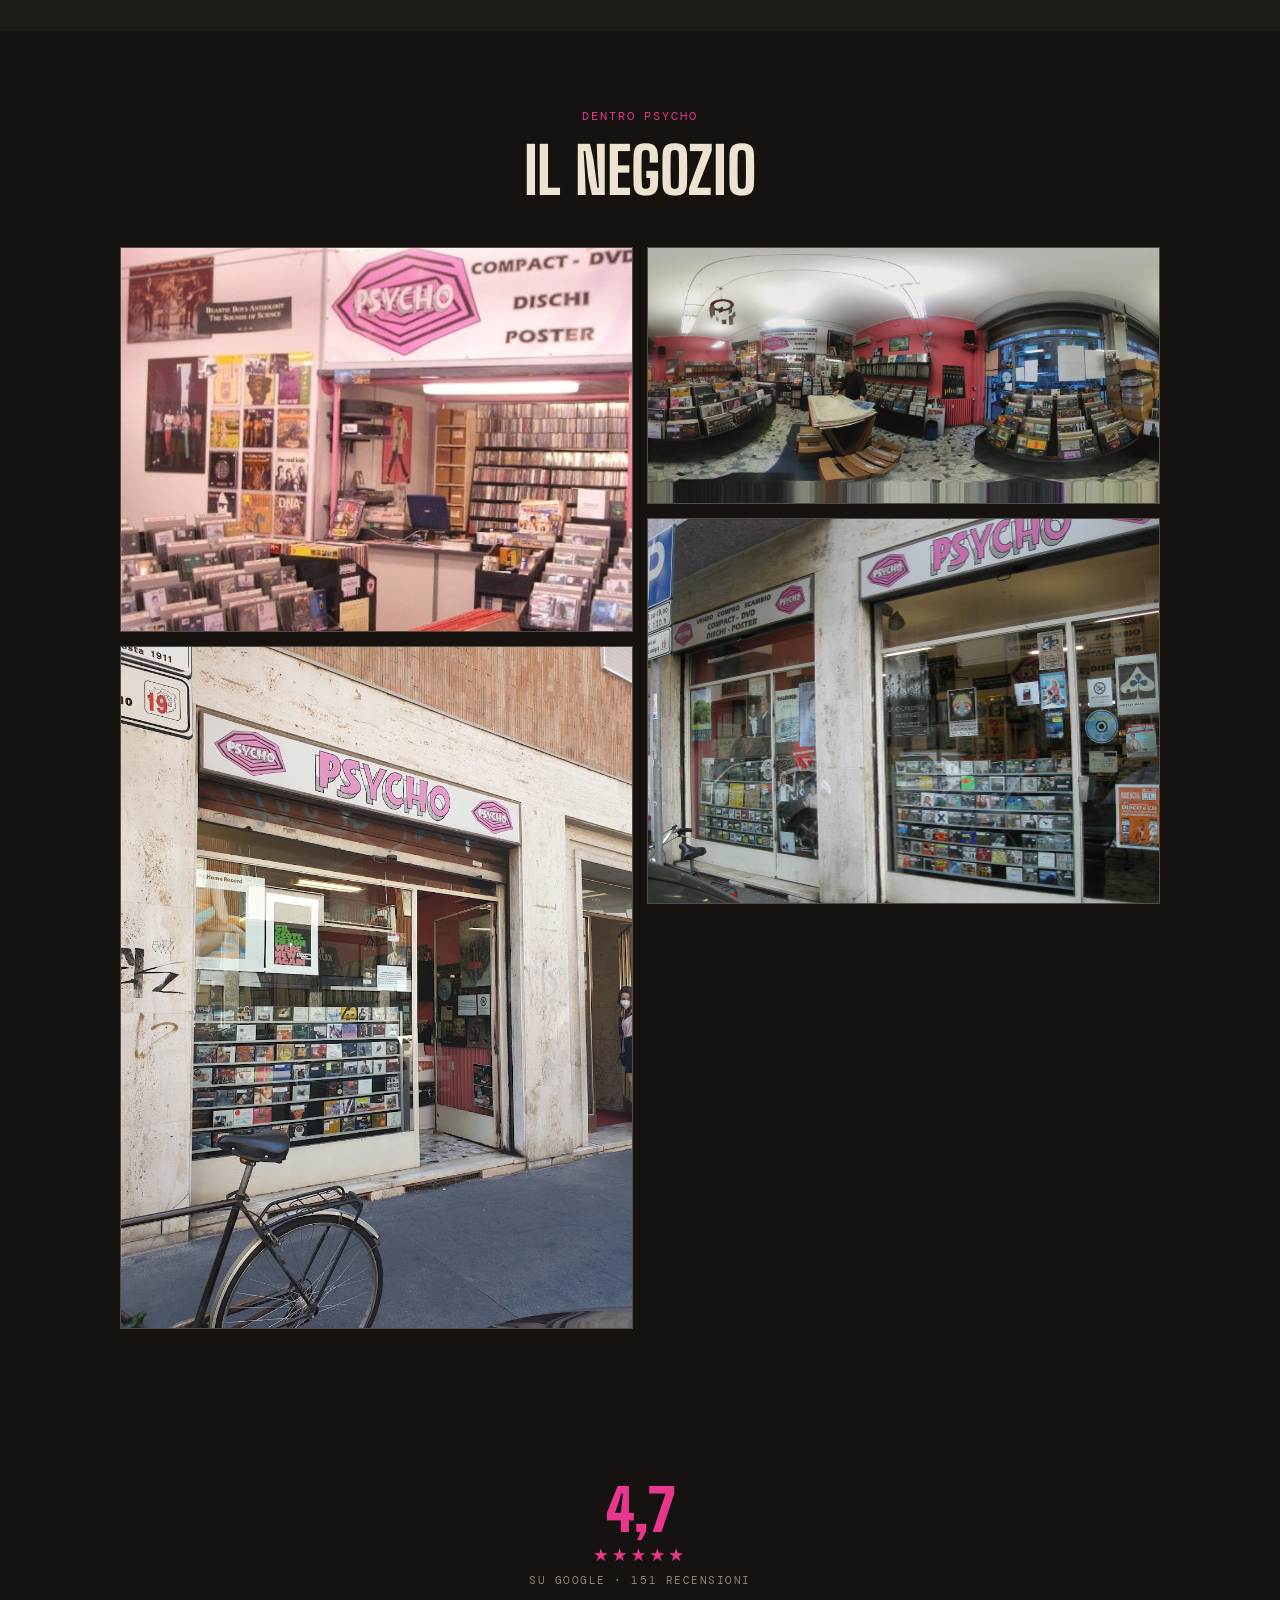
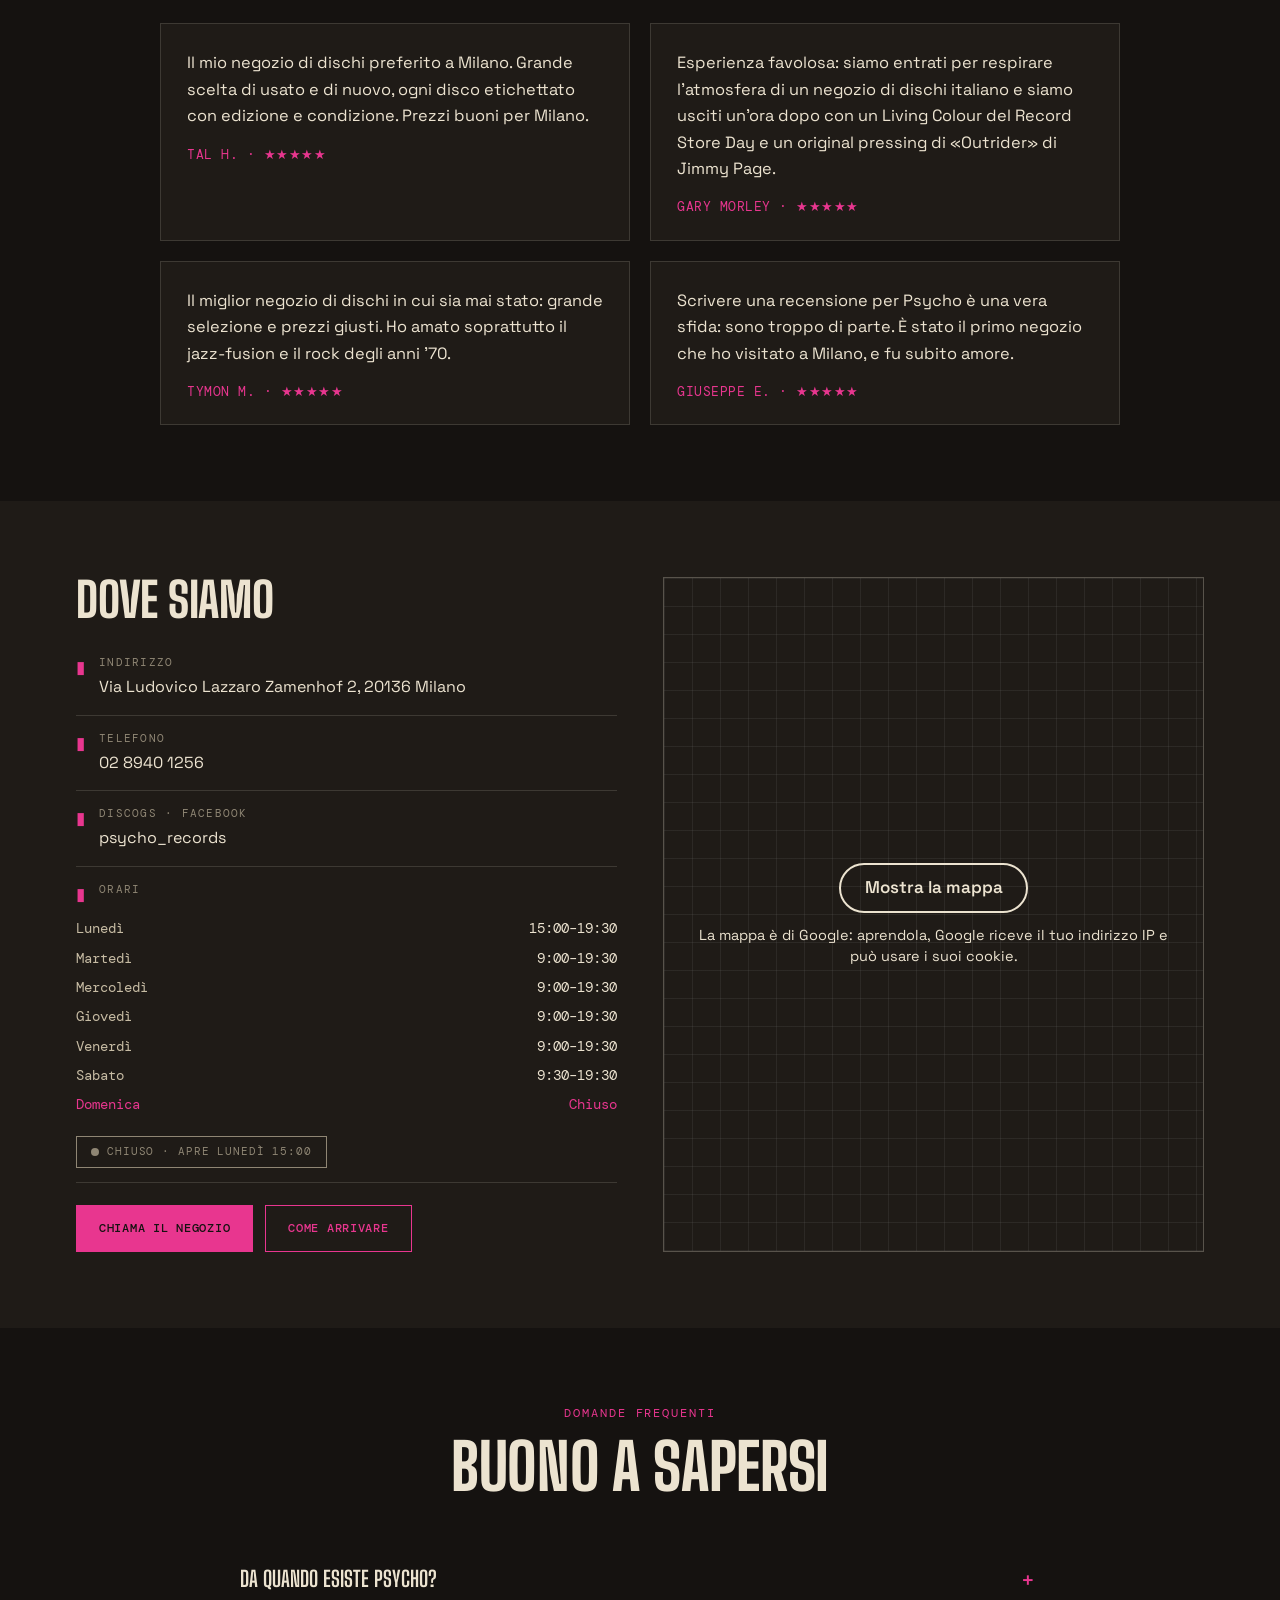
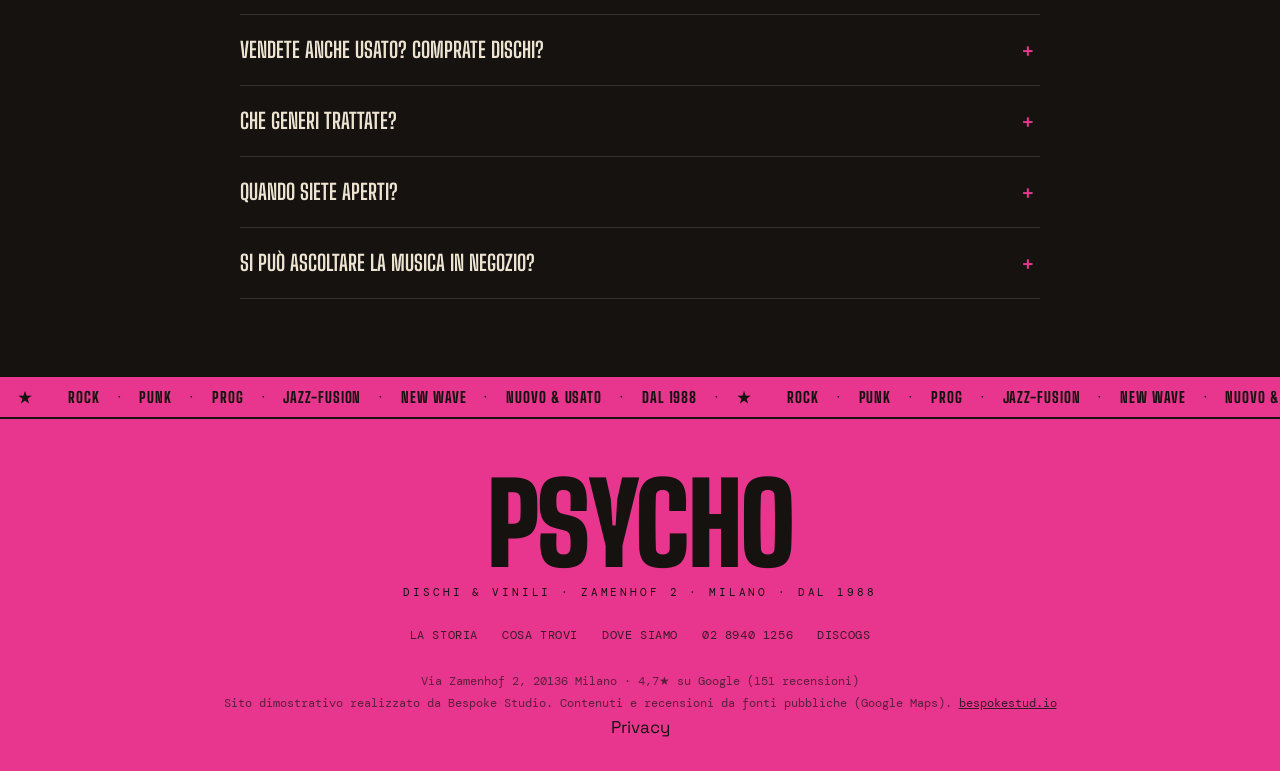
==== commit 090417b4: "Privacy e pulizia: caratteri sul sito, mappa al clic, informativa, noindex - caratteri copiati nel s" ====
--- a/index.html
+++ b/index.html
@@ -3,11 +3,10 @@
 <head>
 <meta charset="UTF-8">
 <meta name="viewport" content="width=device-width, initial-scale=1.0">
+<meta name="robots" content="noindex">
 <title>Psycho — dischi & vinili dal 1988 · Milano</title>
 <meta name="description" content="Psycho, negozio di dischi a Milano dal 1988, in via Zamenhof (zona Navigli/Ticinese). LP, 7\" e CD nuovi e usati: rock italiano e internazionale, poster e memorabilia. Ogni disco etichettato con pressing e condizione.">
-<link rel="preconnect" href="https://fonts.googleapis.com">
-<link rel="preconnect" href="https://fonts.gstatic.com" crossorigin>
-<link href="https://fonts.googleapis.com/css2?family=Big+Shoulders+Display:wght@600;700;800;900&family=DM+Mono:wght@400;500&family=Space+Grotesk:wght@400;500;600;700&display=swap" rel="stylesheet">
+<link rel="stylesheet" href="fonts/fonts.css?v=1">
 <link rel="stylesheet" href="css/styles.css?v=1">
 <link rel="icon" href="data:image/svg+xml,<svg xmlns='http://www.w3.org/2000/svg' viewBox='0 0 100 100'><rect width='100' height='100' fill='%23151210'/><circle cx='50' cy='50' r='30' fill='none' stroke='%23E8368F' stroke-width='6'/><circle cx='50' cy='50' r='7' fill='%23ECE3D0'/></svg>">
 </head>
@@ -110,7 +109,7 @@
         <div class="art" data-i18n="cart.t3a">Jazz-fusion / Prog</div>
         <div class="ttl" data-i18n="cart.t3t">Ultime uscite & ristampe</div>
         <div class="row"><span data-i18n="cart.cond">Condizione</span><b class="cond">SIGILLATO</b></div>
-        <div class="row"><span data-i18n="cart.price">Prezzo</span><b data-i18n="cart.hand">onesto, giurato</b></div>
+        <div class="row"><span data-i18n="cart.price">Prezzo</span><b data-i18n="cart.honest">onesto, giurato</b></div>
       </div>
     </div>
     <p class="cart-note" data-i18n="cart.note">— condizione del disco secondo lo standard Goldmine, dalla copertina al solco —</p>
@@ -189,8 +188,8 @@
       </div>
     </div>
     <div class="dove-map reveal">
-      <iframe title="Mappa Psycho dischi" loading="lazy" referrerpolicy="no-referrer-when-downgrade"
-        src="https://www.google.com/maps?q=Psycho+dischi+Via+Zamenhof+2+Milano&output=embed"></iframe>
+      <div class="mappa-clic" data-mappa-clic style="--mappa-h: 320px"><template><iframe title="Mappa Psycho dischi" loading="lazy" referrerpolicy="no-referrer-when-downgrade"
+        src="https://www.google.com/maps?q=Psycho+dischi+Via+Zamenhof+2+Milano&output=embed"></iframe></template><div class="mappa-clic__velo"><a class="mappa-clic__btn" href="https://maps.google.com/?q=Psycho+dischi+Via+Zamenhof+2+Milano" target="_blank" rel="noopener">Mostra la mappa</a><p class="mappa-clic__nota">La mappa è di Google: aprendola, Google riceve il tuo indirizzo IP e può usare i suoi cookie.</p></div></div>
     </div>
   </div>
 </section>
@@ -232,6 +231,7 @@
     <span data-i18n="foot.demo">Sito dimostrativo realizzato da Bespoke Studio. Contenuti e recensioni da fonti pubbliche (Google Maps).</span>
     <a href="https://bespokestud.io" target="_blank" rel="noopener">bespokestud.io</a>
   </div>
+  <p class="privacy-link"><a href="privacy.html">Privacy</a></p>
 </footer>
 
 <div class="actionbar">
@@ -239,6 +239,7 @@
   <a class="a-map" href="https://maps.google.com/?q=Psycho+dischi+Via+Zamenhof+2+Milano" target="_blank" rel="noopener" data-i18n="ab.map">Mappa</a>
 </div>
 
-<script src="js/main.js?v=1"></script>
+<script src="js/main.js?v=2"></script>
+<script src="js/mappa-clic.js?v=1" defer></script>
 </body>
 </html>
--- a/fonts/fonts.css
+++ b/fonts/fonts.css
@@ -0,0 +1,253 @@
+/* Caratteri ospitati sul sito: nessuna richiesta a Google Fonts o Fontshare (giro privacy 1/10/2026). Licenze in LICENSE.txt. */
+/* vietnamese */
+@font-face {
+  font-family: 'Big Shoulders Display';
+  font-style: normal;
+  font-weight: 600;
+  font-display: swap;
+  src: url(bigshouldersdisplay-v24-fC1_PZJEZG-e9gHhdI4-NBbfd2ys3SjJCx1cw9DuHpM.woff2) format('woff2');
+  unicode-range: U+0102-0103, U+0110-0111, U+0128-0129, U+0168-0169, U+01A0-01A1, U+01AF-01B0, U+0300-0301, U+0303-0304, U+0308-0309, U+0323, U+0329, U+1EA0-1EF9, U+20AB;
+}
+/* latin-ext */
+@font-face {
+  font-family: 'Big Shoulders Display';
+  font-style: normal;
+  font-weight: 600;
+  font-display: swap;
+  src: url(bigshouldersdisplay-v24-fC1_PZJEZG-e9gHhdI4-NBbfd2ys3SjJCx1cwtDuHpM.woff2) format('woff2');
+  unicode-range: U+0100-02BA, U+02BD-02C5, U+02C7-02CC, U+02CE-02D7, U+02DD-02FF, U+0304, U+0308, U+0329, U+1D00-1DBF, U+1E00-1E9F, U+1EF2-1EFF, U+2020, U+20A0-20AB, U+20AD-20C0, U+2113, U+2C60-2C7F, U+A720-A7FF;
+}
+/* latin */
+@font-face {
+  font-family: 'Big Shoulders Display';
+  font-style: normal;
+  font-weight: 600;
+  font-display: swap;
+  src: url(bigshouldersdisplay-v24-fC1_PZJEZG-e9gHhdI4-NBbfd2ys3SjJCx1czNDu.woff2) format('woff2');
+  unicode-range: U+0000-00FF, U+0131, U+0152-0153, U+02BB-02BC, U+02C6, U+02DA, U+02DC, U+0304, U+0308, U+0329, U+2000-206F, U+20AC, U+2122, U+2191, U+2193, U+2212, U+2215, U+FEFF, U+FFFD;
+}
+/* vietnamese */
+@font-face {
+  font-family: 'Big Shoulders Display';
+  font-style: normal;
+  font-weight: 700;
+  font-display: swap;
+  src: url(bigshouldersdisplay-v24-fC1_PZJEZG-e9gHhdI4-NBbfd2ys3SjJCx1cw9DuHpM.woff2) format('woff2');
+  unicode-range: U+0102-0103, U+0110-0111, U+0128-0129, U+0168-0169, U+01A0-01A1, U+01AF-01B0, U+0300-0301, U+0303-0304, U+0308-0309, U+0323, U+0329, U+1EA0-1EF9, U+20AB;
+}
+/* latin-ext */
+@font-face {
+  font-family: 'Big Shoulders Display';
+  font-style: normal;
+  font-weight: 700;
+  font-display: swap;
+  src: url(bigshouldersdisplay-v24-fC1_PZJEZG-e9gHhdI4-NBbfd2ys3SjJCx1cwtDuHpM.woff2) format('woff2');
+  unicode-range: U+0100-02BA, U+02BD-02C5, U+02C7-02CC, U+02CE-02D7, U+02DD-02FF, U+0304, U+0308, U+0329, U+1D00-1DBF, U+1E00-1E9F, U+1EF2-1EFF, U+2020, U+20A0-20AB, U+20AD-20C0, U+2113, U+2C60-2C7F, U+A720-A7FF;
+}
+/* latin */
+@font-face {
+  font-family: 'Big Shoulders Display';
+  font-style: normal;
+  font-weight: 700;
+  font-display: swap;
+  src: url(bigshouldersdisplay-v24-fC1_PZJEZG-e9gHhdI4-NBbfd2ys3SjJCx1czNDu.woff2) format('woff2');
+  unicode-range: U+0000-00FF, U+0131, U+0152-0153, U+02BB-02BC, U+02C6, U+02DA, U+02DC, U+0304, U+0308, U+0329, U+2000-206F, U+20AC, U+2122, U+2191, U+2193, U+2212, U+2215, U+FEFF, U+FFFD;
+}
+/* vietnamese */
+@font-face {
+  font-family: 'Big Shoulders Display';
+  font-style: normal;
+  font-weight: 800;
+  font-display: swap;
+  src: url(bigshouldersdisplay-v24-fC1_PZJEZG-e9gHhdI4-NBbfd2ys3SjJCx1cw9DuHpM.woff2) format('woff2');
+  unicode-range: U+0102-0103, U+0110-0111, U+0128-0129, U+0168-0169, U+01A0-01A1, U+01AF-01B0, U+0300-0301, U+0303-0304, U+0308-0309, U+0323, U+0329, U+1EA0-1EF9, U+20AB;
+}
+/* latin-ext */
+@font-face {
+  font-family: 'Big Shoulders Display';
+  font-style: normal;
+  font-weight: 800;
+  font-display: swap;
+  src: url(bigshouldersdisplay-v24-fC1_PZJEZG-e9gHhdI4-NBbfd2ys3SjJCx1cwtDuHpM.woff2) format('woff2');
+  unicode-range: U+0100-02BA, U+02BD-02C5, U+02C7-02CC, U+02CE-02D7, U+02DD-02FF, U+0304, U+0308, U+0329, U+1D00-1DBF, U+1E00-1E9F, U+1EF2-1EFF, U+2020, U+20A0-20AB, U+20AD-20C0, U+2113, U+2C60-2C7F, U+A720-A7FF;
+}
+/* latin */
+@font-face {
+  font-family: 'Big Shoulders Display';
+  font-style: normal;
+  font-weight: 800;
+  font-display: swap;
+  src: url(bigshouldersdisplay-v24-fC1_PZJEZG-e9gHhdI4-NBbfd2ys3SjJCx1czNDu.woff2) format('woff2');
+  unicode-range: U+0000-00FF, U+0131, U+0152-0153, U+02BB-02BC, U+02C6, U+02DA, U+02DC, U+0304, U+0308, U+0329, U+2000-206F, U+20AC, U+2122, U+2191, U+2193, U+2212, U+2215, U+FEFF, U+FFFD;
+}
+/* vietnamese */
+@font-face {
+  font-family: 'Big Shoulders Display';
+  font-style: normal;
+  font-weight: 900;
+  font-display: swap;
+  src: url(bigshouldersdisplay-v24-fC1_PZJEZG-e9gHhdI4-NBbfd2ys3SjJCx1cw9DuHpM.woff2) format('woff2');
+  unicode-range: U+0102-0103, U+0110-0111, U+0128-0129, U+0168-0169, U+01A0-01A1, U+01AF-01B0, U+0300-0301, U+0303-0304, U+0308-0309, U+0323, U+0329, U+1EA0-1EF9, U+20AB;
+}
+/* latin-ext */
+@font-face {
+  font-family: 'Big Shoulders Display';
+  font-style: normal;
+  font-weight: 900;
+  font-display: swap;
+  src: url(bigshouldersdisplay-v24-fC1_PZJEZG-e9gHhdI4-NBbfd2ys3SjJCx1cwtDuHpM.woff2) format('woff2');
+  unicode-range: U+0100-02BA, U+02BD-02C5, U+02C7-02CC, U+02CE-02D7, U+02DD-02FF, U+0304, U+0308, U+0329, U+1D00-1DBF, U+1E00-1E9F, U+1EF2-1EFF, U+2020, U+20A0-20AB, U+20AD-20C0, U+2113, U+2C60-2C7F, U+A720-A7FF;
+}
+/* latin */
+@font-face {
+  font-family: 'Big Shoulders Display';
+  font-style: normal;
+  font-weight: 900;
+  font-display: swap;
+  src: url(bigshouldersdisplay-v24-fC1_PZJEZG-e9gHhdI4-NBbfd2ys3SjJCx1czNDu.woff2) format('woff2');
+  unicode-range: U+0000-00FF, U+0131, U+0152-0153, U+02BB-02BC, U+02C6, U+02DA, U+02DC, U+0304, U+0308, U+0329, U+2000-206F, U+20AC, U+2122, U+2191, U+2193, U+2212, U+2215, U+FEFF, U+FFFD;
+}
+/* latin-ext */
+@font-face {
+  font-family: 'DM Mono';
+  font-style: normal;
+  font-weight: 400;
+  font-display: swap;
+  src: url(dmmono-v16-aFTU7PB1QTsUX8KYthSQBLyM.woff2) format('woff2');
+  unicode-range: U+0100-02BA, U+02BD-02C5, U+02C7-02CC, U+02CE-02D7, U+02DD-02FF, U+0304, U+0308, U+0329, U+1D00-1DBF, U+1E00-1E9F, U+1EF2-1EFF, U+2020, U+20A0-20AB, U+20AD-20C0, U+2113, U+2C60-2C7F, U+A720-A7FF;
+}
+/* latin */
+@font-face {
+  font-family: 'DM Mono';
+  font-style: normal;
+  font-weight: 400;
+  font-display: swap;
+  src: url(dmmono-v16-aFTU7PB1QTsUX8KYthqQBA.woff2) format('woff2');
+  unicode-range: U+0000-00FF, U+0131, U+0152-0153, U+02BB-02BC, U+02C6, U+02DA, U+02DC, U+0304, U+0308, U+0329, U+2000-206F, U+20AC, U+2122, U+2191, U+2193, U+2212, U+2215, U+FEFF, U+FFFD;
+}
+/* latin-ext */
+@font-face {
+  font-family: 'DM Mono';
+  font-style: normal;
+  font-weight: 500;
+  font-display: swap;
+  src: url(dmmono-v16-aFTR7PB1QTsUX8KYvumzEY2tbZX9.woff2) format('woff2');
+  unicode-range: U+0100-02BA, U+02BD-02C5, U+02C7-02CC, U+02CE-02D7, U+02DD-02FF, U+0304, U+0308, U+0329, U+1D00-1DBF, U+1E00-1E9F, U+1EF2-1EFF, U+2020, U+20A0-20AB, U+20AD-20C0, U+2113, U+2C60-2C7F, U+A720-A7FF;
+}
+/* latin */
+@font-face {
+  font-family: 'DM Mono';
+  font-style: normal;
+  font-weight: 500;
+  font-display: swap;
+  src: url(dmmono-v16-aFTR7PB1QTsUX8KYvumzEYOtbQ.woff2) format('woff2');
+  unicode-range: U+0000-00FF, U+0131, U+0152-0153, U+02BB-02BC, U+02C6, U+02DA, U+02DC, U+0304, U+0308, U+0329, U+2000-206F, U+20AC, U+2122, U+2191, U+2193, U+2212, U+2215, U+FEFF, U+FFFD;
+}
+/* vietnamese */
+@font-face {
+  font-family: 'Space Grotesk';
+  font-style: normal;
+  font-weight: 400;
+  font-display: swap;
+  src: url(spacegrotesk-v22-V8mDoQDjQSkFtoMM3T6r8E7mPb54C-s0.woff2) format('woff2');
+  unicode-range: U+0102-0103, U+0110-0111, U+0128-0129, U+0168-0169, U+01A0-01A1, U+01AF-01B0, U+0300-0301, U+0303-0304, U+0308-0309, U+0323, U+0329, U+1EA0-1EF9, U+20AB;
+}
+/* latin-ext */
+@font-face {
+  font-family: 'Space Grotesk';
+  font-style: normal;
+  font-weight: 400;
+  font-display: swap;
+  src: url(spacegrotesk-v22-V8mDoQDjQSkFtoMM3T6r8E7mPb94C-s0.woff2) format('woff2');
+  unicode-range: U+0100-02BA, U+02BD-02C5, U+02C7-02CC, U+02CE-02D7, U+02DD-02FF, U+0304, U+0308, U+0329, U+1D00-1DBF, U+1E00-1E9F, U+1EF2-1EFF, U+2020, U+20A0-20AB, U+20AD-20C0, U+2113, U+2C60-2C7F, U+A720-A7FF;
+}
+/* latin */
+@font-face {
+  font-family: 'Space Grotesk';
+  font-style: normal;
+  font-weight: 400;
+  font-display: swap;
+  src: url(spacegrotesk-v22-V8mDoQDjQSkFtoMM3T6r8E7mPbF4Cw.woff2) format('woff2');
+  unicode-range: U+0000-00FF, U+0131, U+0152-0153, U+02BB-02BC, U+02C6, U+02DA, U+02DC, U+0304, U+0308, U+0329, U+2000-206F, U+20AC, U+2122, U+2191, U+2193, U+2212, U+2215, U+FEFF, U+FFFD;
+}
+/* vietnamese */
+@font-face {
+  font-family: 'Space Grotesk';
+  font-style: normal;
+  font-weight: 500;
+  font-display: swap;
+  src: url(spacegrotesk-v22-V8mDoQDjQSkFtoMM3T6r8E7mPb54C-s0.woff2) format('woff2');
+  unicode-range: U+0102-0103, U+0110-0111, U+0128-0129, U+0168-0169, U+01A0-01A1, U+01AF-01B0, U+0300-0301, U+0303-0304, U+0308-0309, U+0323, U+0329, U+1EA0-1EF9, U+20AB;
+}
+/* latin-ext */
+@font-face {
+  font-family: 'Space Grotesk';
+  font-style: normal;
+  font-weight: 500;
+  font-display: swap;
+  src: url(spacegrotesk-v22-V8mDoQDjQSkFtoMM3T6r8E7mPb94C-s0.woff2) format('woff2');
+  unicode-range: U+0100-02BA, U+02BD-02C5, U+02C7-02CC, U+02CE-02D7, U+02DD-02FF, U+0304, U+0308, U+0329, U+1D00-1DBF, U+1E00-1E9F, U+1EF2-1EFF, U+2020, U+20A0-20AB, U+20AD-20C0, U+2113, U+2C60-2C7F, U+A720-A7FF;
+}
+/* latin */
+@font-face {
+  font-family: 'Space Grotesk';
+  font-style: normal;
+  font-weight: 500;
+  font-display: swap;
+  src: url(spacegrotesk-v22-V8mDoQDjQSkFtoMM3T6r8E7mPbF4Cw.woff2) format('woff2');
+  unicode-range: U+0000-00FF, U+0131, U+0152-0153, U+02BB-02BC, U+02C6, U+02DA, U+02DC, U+0304, U+0308, U+0329, U+2000-206F, U+20AC, U+2122, U+2191, U+2193, U+2212, U+2215, U+FEFF, U+FFFD;
+}
+/* vietnamese */
+@font-face {
+  font-family: 'Space Grotesk';
+  font-style: normal;
+  font-weight: 600;
+  font-display: swap;
+  src: url(spacegrotesk-v22-V8mDoQDjQSkFtoMM3T6r8E7mPb54C-s0.woff2) format('woff2');
+  unicode-range: U+0102-0103, U+0110-0111, U+0128-0129, U+0168-0169, U+01A0-01A1, U+01AF-01B0, U+0300-0301, U+0303-0304, U+0308-0309, U+0323, U+0329, U+1EA0-1EF9, U+20AB;
+}
+/* latin-ext */
+@font-face {
+  font-family: 'Space Grotesk';
+  font-style: normal;
+  font-weight: 600;
+  font-display: swap;
+  src: url(spacegrotesk-v22-V8mDoQDjQSkFtoMM3T6r8E7mPb94C-s0.woff2) format('woff2');
+  unicode-range: U+0100-02BA, U+02BD-02C5, U+02C7-02CC, U+02CE-02D7, U+02DD-02FF, U+0304, U+0308, U+0329, U+1D00-1DBF, U+1E00-1E9F, U+1EF2-1EFF, U+2020, U+20A0-20AB, U+20AD-20C0, U+2113, U+2C60-2C7F, U+A720-A7FF;
+}
+/* latin */
+@font-face {
+  font-family: 'Space Grotesk';
+  font-style: normal;
+  font-weight: 600;
+  font-display: swap;
+  src: url(spacegrotesk-v22-V8mDoQDjQSkFtoMM3T6r8E7mPbF4Cw.woff2) format('woff2');
+  unicode-range: U+0000-00FF, U+0131, U+0152-0153, U+02BB-02BC, U+02C6, U+02DA, U+02DC, U+0304, U+0308, U+0329, U+2000-206F, U+20AC, U+2122, U+2191, U+2193, U+2212, U+2215, U+FEFF, U+FFFD;
+}
+/* vietnamese */
+@font-face {
+  font-family: 'Space Grotesk';
+  font-style: normal;
+  font-weight: 700;
+  font-display: swap;
+  src: url(spacegrotesk-v22-V8mDoQDjQSkFtoMM3T6r8E7mPb54C-s0.woff2) format('woff2');
+  unicode-range: U+0102-0103, U+0110-0111, U+0128-0129, U+0168-0169, U+01A0-01A1, U+01AF-01B0, U+0300-0301, U+0303-0304, U+0308-0309, U+0323, U+0329, U+1EA0-1EF9, U+20AB;
+}
+/* latin-ext */
+@font-face {
+  font-family: 'Space Grotesk';
+  font-style: normal;
+  font-weight: 700;
+  font-display: swap;
+  src: url(spacegrotesk-v22-V8mDoQDjQSkFtoMM3T6r8E7mPb94C-s0.woff2) format('woff2');
+  unicode-range: U+0100-02BA, U+02BD-02C5, U+02C7-02CC, U+02CE-02D7, U+02DD-02FF, U+0304, U+0308, U+0329, U+1D00-1DBF, U+1E00-1E9F, U+1EF2-1EFF, U+2020, U+20A0-20AB, U+20AD-20C0, U+2113, U+2C60-2C7F, U+A720-A7FF;
+}
+/* latin */
+@font-face {
+  font-family: 'Space Grotesk';
+  font-style: normal;
+  font-weight: 700;
+  font-display: swap;
+  src: url(spacegrotesk-v22-V8mDoQDjQSkFtoMM3T6r8E7mPbF4Cw.woff2) format('woff2');
+  unicode-range: U+0000-00FF, U+0131, U+0152-0153, U+02BB-02BC, U+02C6, U+02DA, U+02DC, U+0304, U+0308, U+0329, U+2000-206F, U+20AC, U+2122, U+2191, U+2193, U+2212, U+2215, U+FEFF, U+FFFD;
+}
--- a/css/styles.css
+++ b/css/styles.css
@@ -209,3 +209,12 @@
   body{padding-bottom:66px}
 }
 @media (max-width:560px){ section{padding:54px 0} #intro .i-name{font-size:28vw} }
+
+/*MAPPACLIC*/
+/* la mappa Google si carica solo al clic (giro privacy 1/10/2026) */
+.mappa-clic { display: flex; align-items: center; justify-content: center; width: 100%; height: 100%; min-height: var(--mappa-h, 320px); box-sizing: border-box; padding: 24px; text-align: center; background: repeating-linear-gradient(0deg, rgba(127, 127, 127, 0.14) 0 1px, transparent 1px 28px), repeating-linear-gradient(90deg, rgba(127, 127, 127, 0.14) 0 1px, transparent 1px 28px); }
+.mappa-clic__velo { display: flex; flex-direction: column; align-items: center; gap: 12px; max-width: 32em; }
+.mappa-clic__btn { display: inline-block; padding: 0.75em 1.4em; border: 2px solid currentColor; border-radius: 999px; color: inherit; font: inherit; font-weight: 600; line-height: 1.2; text-decoration: none; background: transparent; cursor: pointer; }
+.mappa-clic__btn:hover, .mappa-clic__btn:focus-visible { text-decoration: underline; }
+.mappa-clic__nota { margin: 0; font-size: 0.85em; line-height: 1.45; }
+/*/MAPPACLIC*/
